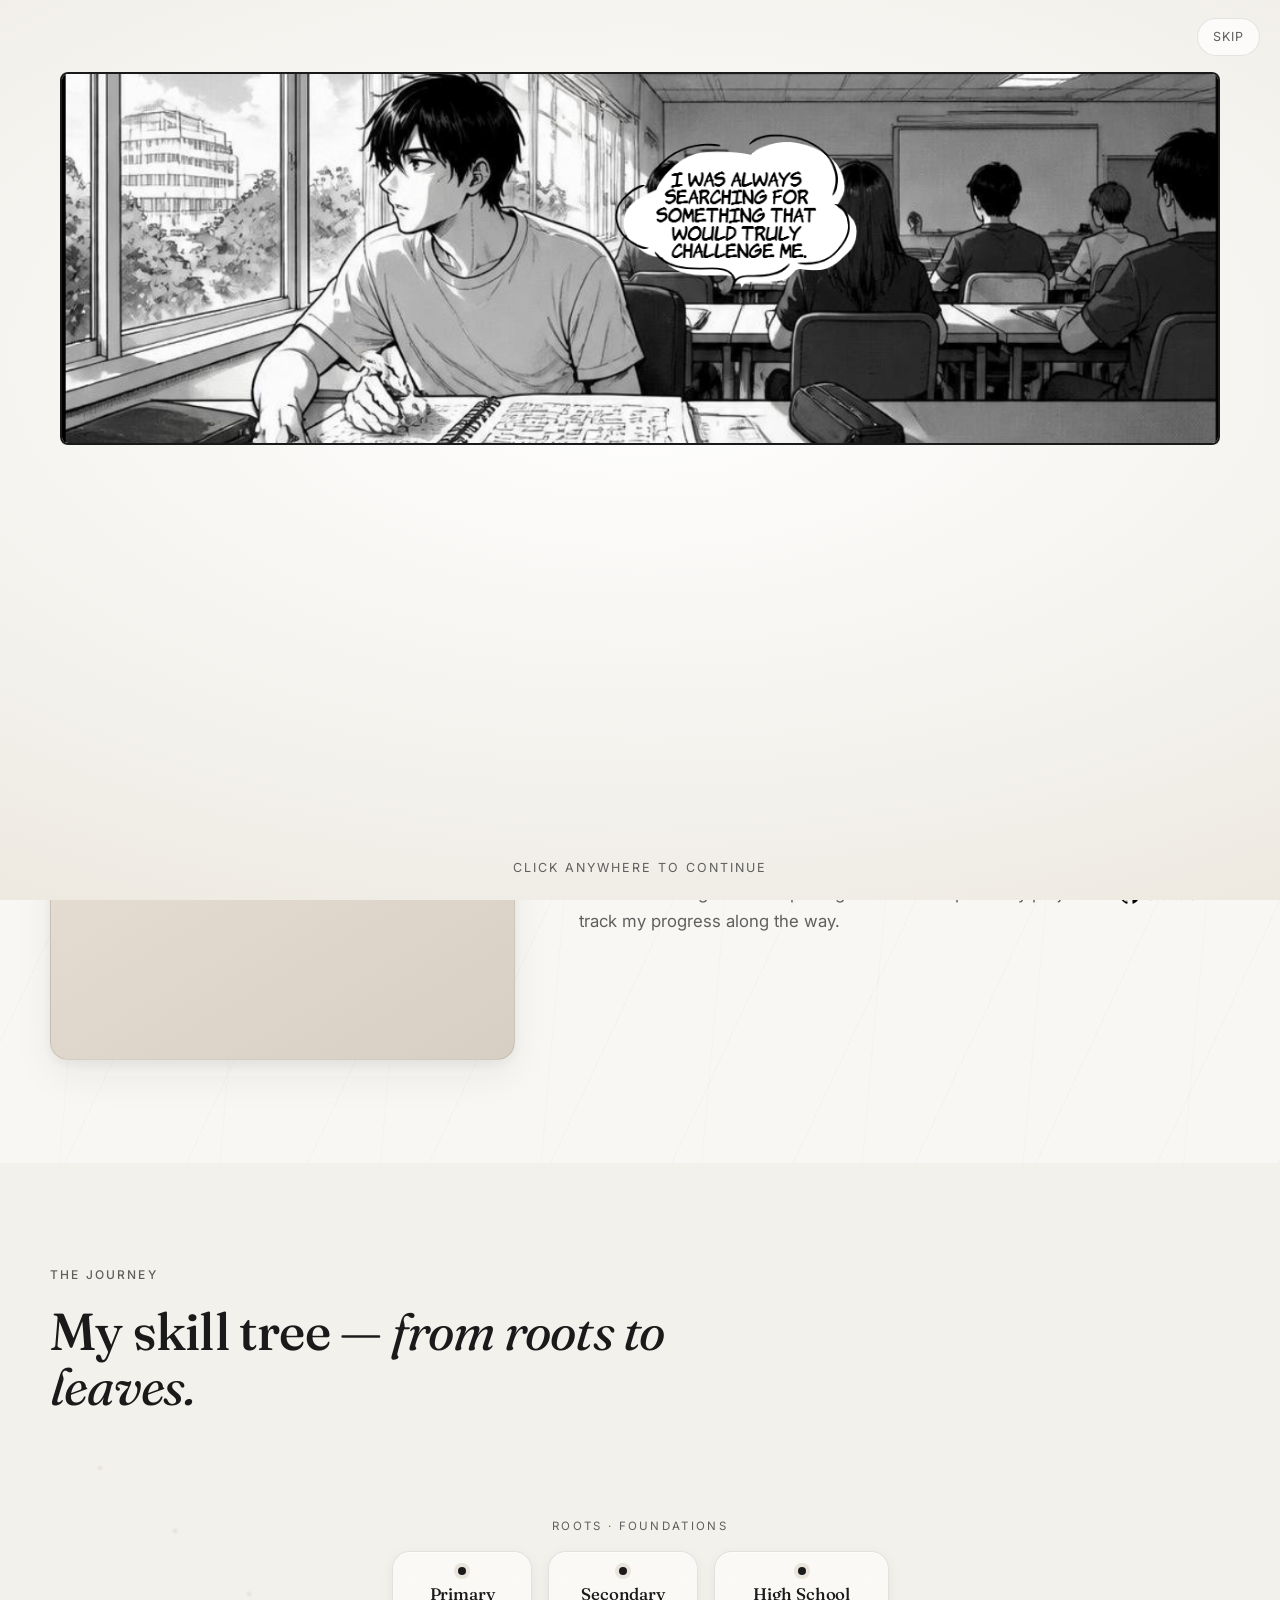
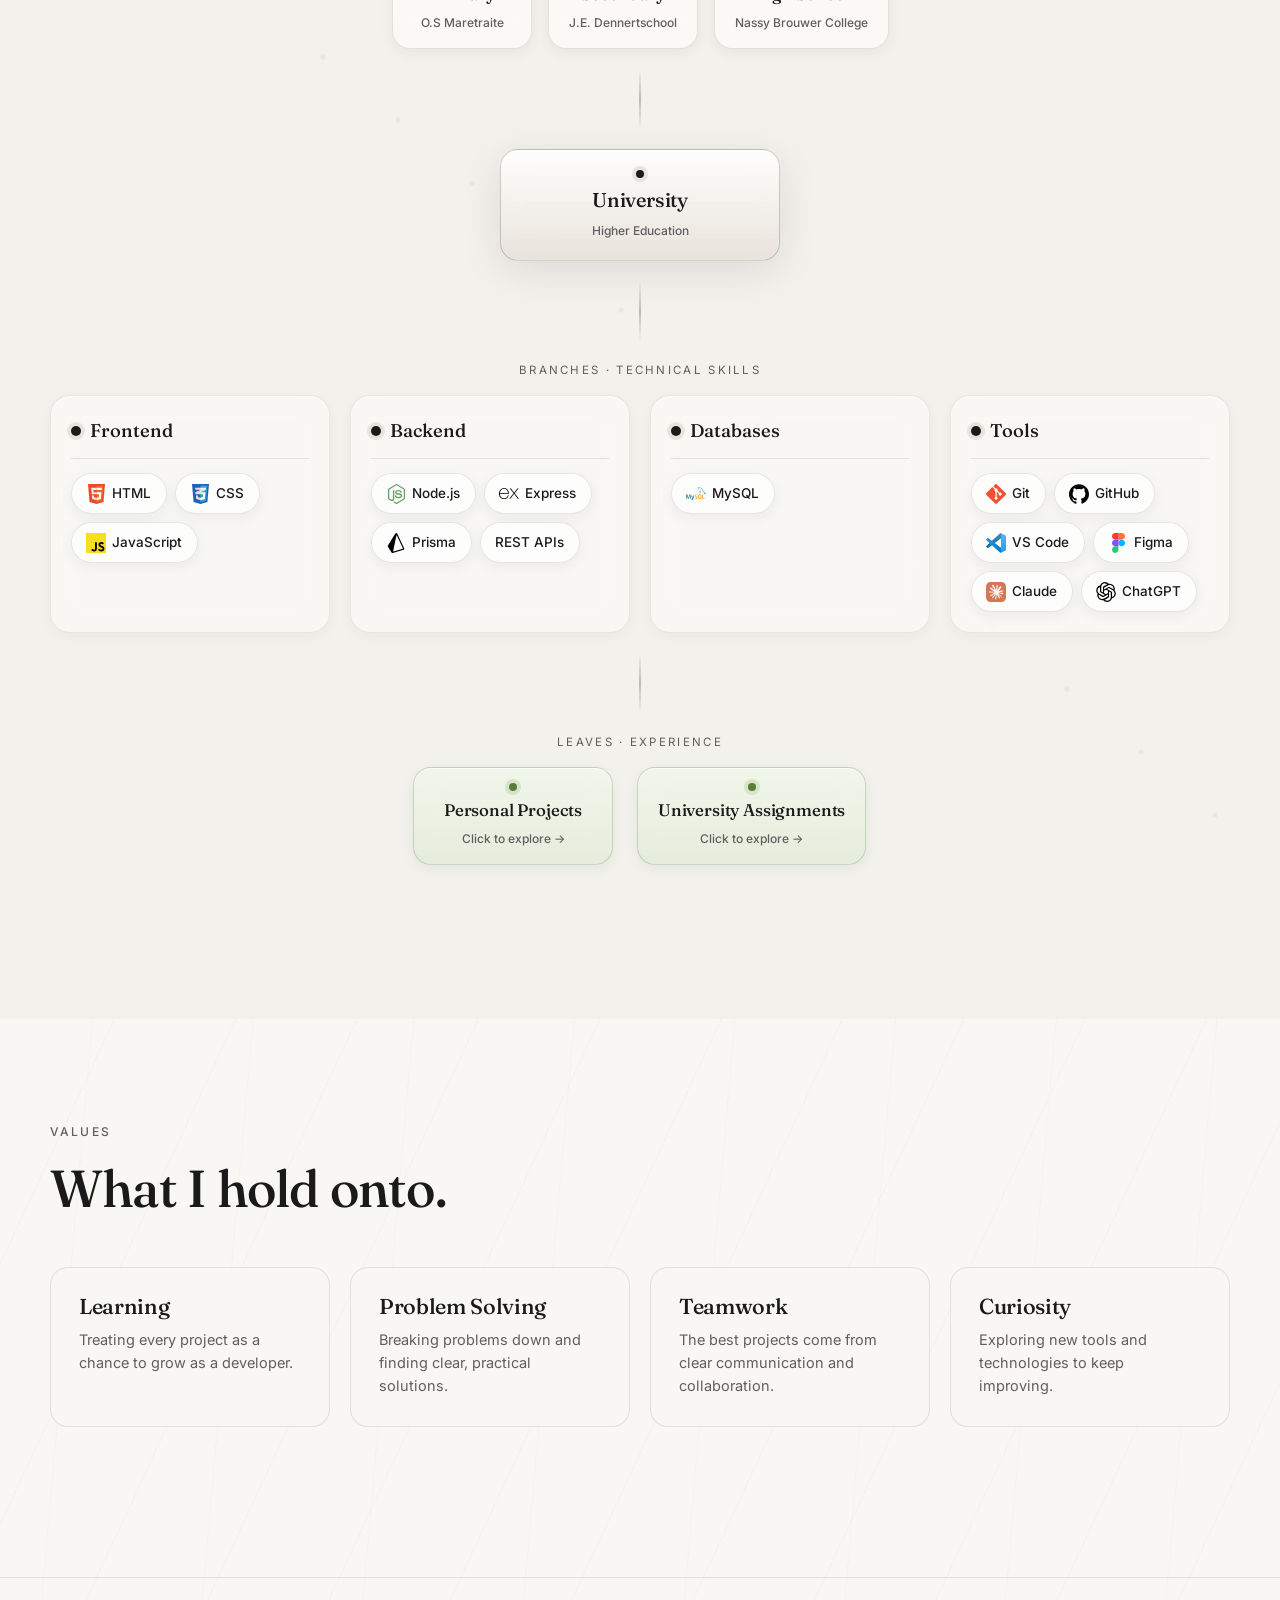
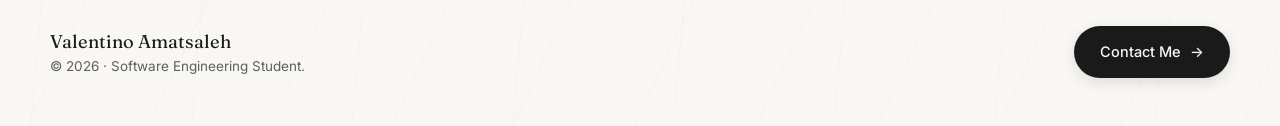
==== about.html @ dd83d7fa "Added html, css, js files and readme and img folder" ====
<!DOCTYPE html>
<html lang="en">
<head>
<meta charset="UTF-8">
<meta name="viewport" content="width=device-width, initial-scale=1.0">
<title>About — Valentino Amatsaleh</title>
<meta name="description" content="About Valentino Amatsaleh — a Software Engineering student passionate about building real-world applications and learning new technologies.">
<link rel="preconnect" href="https://fonts.googleapis.com">
<link rel="preconnect" href="https://fonts.gstatic.com" crossorigin>
<link rel="stylesheet" href="https://fonts.googleapis.com/css2?family=Fraunces:opsz,wght@9..144,400;9..144,500;9..144,600&family=Inter:wght@300;400;500;600;700&display=swap">
<link rel="stylesheet" href="./css/main.css">
<link rel="stylesheet" href="./css/about.css">
</head>
<body>

<header class="nav">
  <div class="nav__inner">
    <a href="./index.html" class="nav__logo-circle" aria-label="Home — Valentino Amatsaleh">
      <img src="./img/navbar-logo.jpeg" alt="Valentino Amatsaleh logo">
    </a>
    <nav class="nav__links">
      <a href="./index.html">Home</a>
      <a href="./about.html" class="active">About</a>
      <a href="./work.html">Work</a>
      <a href="./contact.html">Contact</a>
    </nav>
    <button class="nav__toggle" aria-label="Toggle menu" aria-expanded="false">
      <span></span><span></span><span></span>
    </button>
  </div>
</header>

<!-- Manga-panel intro. Replace img/manga-panel-1.png ... manga-panel-5.png with your real panel images. -->
<div class="manga-hero"
     data-manga-hero
     role="button"
     tabindex="0"
     aria-label="Manga introduction — click or press enter to advance"
     data-p1="./img/manga-panel-1.png"
     data-p2="./img/manga-panel-2.png"
     data-p3="./img/manga-panel-3.png"
     data-p4="./img/manga-panel-4.png"
     data-p5="./img/manga-panel-5.png">
  <button class="manga-hero__skip" data-manga-skip aria-label="Skip introduction">Skip</button>
  <div class="manga-hero__stage">
    <div class="manga-hero__slot manga-hero__slot--top" data-manga-top></div>
    <div class="manga-hero__slot manga-hero__slot--bottom" data-manga-bottom></div>
    <div class="manga-hero__center" data-manga-center></div>
  </div>
  <div class="manga-hero__hint" data-manga-hint></div>
</div>

<main>

  <section class="page-hero">
    <div class="container">
      <p class="eyebrow reveal">About</p>
      <h1 class="page-hero__title reveal">Software Engineering student,<br><em>always learning.</em></h1>
    </div>
  </section>

  <section class="section">
    <div class="container about-grid">
      <figure class="about-grid__photo reveal">
        <!-- Replace with your own profile photo -->
        <img src="./img/profile.jpg" alt="Portrait of Valentino Amatsaleh" loading="lazy" width="1024" height="1024">
      </figure>
      <div class="about-grid__copy reveal">
        <h2>About me.</h2>
        <p>I'm Valentino Amatsaleh, a Software Engineering student who enjoys learning how to build real-world applications and steadily improve my programming skills.</p>
        <p>
          I like solving problems, exploring new technologies and creating projects that give me more hands-on experience as a developer. My experience so far includes working with
          <span class="tech-inline"><img class="tech-icon" src="./img/tech/java-programming-language-icon.svg" alt="" width="18" height="18"><span>Java</span></span>,
          <span class="tech-inline"><img class="tech-icon" src="./img/tech/javascript-programming-language-icon.svg" alt="" width="18" height="18"><span>JavaScript</span></span>,
          <span class="tech-inline"><img class="tech-icon" src="./img/tech/html-icon.svg" alt="" width="18" height="18"><span>HTML</span></span>,
          <span class="tech-inline"><img class="tech-icon" src="./img/tech/css-icon.svg" alt="" width="18" height="18"><span>CSS</span></span>,
          <span class="tech-inline"><img class="tech-icon" src="./img/tech/mysql-icon.svg" alt="" width="18" height="18"><span>MySQL</span></span> and
          <span class="tech-inline"><img class="tech-icon" src="./img/tech/figma-icon.svg" alt="" width="18" height="18"><span>Figma</span></span> across both academic and personal projects.
        </p>
        <p>
          I'm always eager to learn new tools, experiment with modern technologies and take on challenges that help me grow — and I upload my projects to
          <span class="tech-inline"><img class="tech-icon" src="./img/tech/github-icon.svg" alt="" width="18" height="18"><span>GitHub</span></span> to track my progress along the way.
        </p>
      </div>
    </div>
  </section>

  <section class="section section--alt">
    <div class="container">
      <header class="section__head">
        <p class="eyebrow">The Journey</p>
        <h2>My skill tree — <em>from roots to leaves.</em></h2>
      </header>

      <div class="skill-tree" data-skill-tree>
        <div class="skill-tree__particles" aria-hidden="true">
          <span></span><span></span><span></span><span></span>
          <span></span><span></span><span></span><span></span>
          <span></span><span></span><span></span><span></span>
          <span></span><span></span><span></span><span></span>
        </div>

        <div class="tree-layer tree-layer--roots">
          <p class="tree-layer__label">Roots · Foundations</p>
          <div class="tree-layer__row">
            <button class="tree-node tree-node--root" data-node
              data-kind="root" data-title="O.S Maretraite" data-meta="Primary School · 2010 – 2018"
              data-description="Where I first learned how to learn — the foundation that made everything after it possible.">
              <span class="tree-node__dot"></span><span class="tree-node__label">Primary</span><span class="tree-node__sub">O.S Maretraite</span>
            </button>
            <button class="tree-node tree-node--root" data-node
              data-kind="root" data-title="J.E. Dennertschool" data-meta="Secondary School · Oct 2018 – Aug 2021"
              data-description="Middle school years where curiosity started turning into direction.">
              <span class="tree-node__dot"></span><span class="tree-node__label">Secondary</span><span class="tree-node__sub">J.E. Dennertschool</span>
            </button>
            <button class="tree-node tree-node--root" data-node
              data-kind="root" data-title="Nassy Brouwer College" data-meta="High School · Oct 2021 – Jul 2024"
              data-description="Graduated with VWO S-pakket. The years that sharpened my discipline and prepared me for university.">
              <span class="tree-node__dot"></span><span class="tree-node__label">High School</span><span class="tree-node__sub">Nassy Brouwer College</span>
            </button>
          </div>
        </div>

        <div class="tree-connector tree-connector--up-into-trunk" aria-hidden="true"></div>

        <div class="tree-layer tree-layer--trunk">
          <button class="tree-node tree-node--trunk" data-node
            data-kind="trunk" data-title="University of Applied Sciences and Technology Suriname" data-meta="ICT — Software Engineering · Nov 2024 – Present"
            data-description="Where I'm building the core of my craft — programming, databases, system design and modern development practices.">
            <span class="tree-node__dot"></span><span class="tree-node__label">University</span><span class="tree-node__sub">Higher Education</span>
          </button>
        </div>

        <div class="tree-connector tree-connector--down-into-branches" aria-hidden="true"></div>

        <div class="tree-layer tree-layer--branches">
          <p class="tree-layer__label">Branches · Technical Skills</p>
          <div class="tree-branches">
            <div class="tree-branch">
              <div class="tree-branch__title"><span class="tree-branch__dot"></span>Frontend</div>
              <div class="tree-branch__skills">
                <button class="tree-node tree-node--skill" data-node data-kind="skill" data-title="HTML" data-meta="Frontend · Skill" data-description="Semantic markup for accessible, well-structured interfaces.">
                  <img class="tech-icon" src="./img/tech/html-icon.svg" alt="" width="20" height="20"><span class="tree-node__text">HTML</span>
                </button>
                <button class="tree-node tree-node--skill" data-node data-kind="skill" data-title="CSS" data-meta="Frontend · Skill" data-description="Layout, motion, responsive design and design tokens.">
                  <img class="tech-icon" src="./img/tech/css-icon.svg" alt="" width="20" height="20"><span class="tree-node__text">CSS</span>
                </button>
                <button class="tree-node tree-node--skill" data-node data-kind="skill" data-title="JavaScript" data-meta="Frontend · Skill" data-description="The language I reach for daily — ES6+, DOM, async.">
                  <img class="tech-icon" src="./img/tech/javascript-programming-language-icon.svg" alt="" width="20" height="20"><span class="tree-node__text">JavaScript</span>
                </button>
              </div>
            </div>
            <div class="tree-branch">
              <div class="tree-branch__title"><span class="tree-branch__dot"></span>Backend</div>
              <div class="tree-branch__skills">
                <button class="tree-node tree-node--skill" data-node data-kind="skill" data-title="Node.js" data-meta="Backend · Skill" data-description="Server-side JavaScript runtime for APIs and tooling.">
                  <img class="tech-icon" src="./img/tech/node-js-icon.svg" alt="" width="20" height="20"><span class="tree-node__text">Node.js</span>
                </button>
                <button class="tree-node tree-node--skill" data-node data-kind="skill" data-title="Express" data-meta="Backend · Skill" data-description="Minimal HTTP framework I use to build REST APIs.">
                  <img class="tech-icon" src="./img/tech/express-js-icon.svg" alt="" width="20" height="20"><span class="tree-node__text">Express</span>
                </button>
                <button class="tree-node tree-node--skill" data-node data-kind="skill" data-title="Prisma" data-meta="Backend · Skill" data-description="Type-safe ORM for modeling and querying MySQL.">
                  <img class="tech-icon" src="./img/tech/prisma-svgrepo-com.svg" alt="" width="20" height="20"><span class="tree-node__text">Prisma</span>
                </button>
                <button class="tree-node tree-node--skill" data-node data-kind="skill" data-title="REST APIs" data-meta="Backend · Skill" data-description="Designing clean, predictable endpoints for full-stack apps.">
                  <span>REST APIs</span>
                </button>
              </div>
            </div>
            <div class="tree-branch">
              <div class="tree-branch__title"><span class="tree-branch__dot"></span>Databases</div>
              <div class="tree-branch__skills">
                <button class="tree-node tree-node--skill" data-node data-kind="skill" data-title="MySQL" data-meta="Databases · Skill" data-description="Relational modeling, migrations and query design.">
                  <img class="tech-icon" src="./img/tech/mysql-icon.svg" alt="" width="20" height="20"><span class="tree-node__text">MySQL</span>
                </button>
              </div>
            </div>
            <div class="tree-branch">
              <div class="tree-branch__title"><span class="tree-branch__dot"></span>Tools</div>
              <div class="tree-branch__skills">
                <button class="tree-node tree-node--skill" data-node data-kind="skill" data-title="Git" data-meta="Tools · Skill" data-description="Version control for every project I ship.">
                  <img class="tech-icon" src="./img/tech/git-icon.svg" alt="" width="20" height="20"><span class="tree-node__text">Git</span>
                </button>
                <button class="tree-node tree-node--skill" data-node data-kind="skill" data-title="GitHub" data-meta="Tools · Skill" data-description="Where my work lives and my progress is tracked.">
                  <img class="tech-icon" src="./img/tech/github-icon.svg" alt="" width="20" height="20"><span class="tree-node__text">GitHub</span>
                </button>
                <button class="tree-node tree-node--skill" data-node data-kind="skill" data-title="VS Code" data-meta="Tools · Skill" data-description="My daily editor of choice.">
                  <img class="tech-icon" src="./img/tech/visual-studio-code-icon.svg" alt="" width="20" height="20"><span class="tree-node__text">VS Code</span>
                </button>
                <button class="tree-node tree-node--skill" data-node data-kind="skill" data-title="Figma" data-meta="Tools · Skill" data-description="Design, prototyping and UI reference for my apps.">
                  <img class="tech-icon" src="./img/tech/figma-icon.svg" alt="" width="20" height="20"><span class="tree-node__text">Figma</span>
                </button>
                <button class="tree-node tree-node--skill" data-node data-kind="skill" data-title="Claude" data-meta="Tools · Skill" data-description="AI pair-programmer for exploration and reasoning.">
                  <img class="tech-icon" src="./img/tech/claude-ai-icon.svg" alt="" width="20" height="20"><span class="tree-node__text">Claude</span>
                </button>
                <button class="tree-node tree-node--skill" data-node data-kind="skill" data-title="ChatGPT" data-meta="Tools · Skill" data-description="Rubber-duck partner for learning new concepts fast.">
                  <img class="tech-icon" src="./img/tech/openai-icon.svg" alt="" width="20" height="20"><span class="tree-node__text">ChatGPT</span>
                </button>
              </div>
            </div>
          </div>
        </div>

        <div class="tree-connector tree-connector--down-into-leaves" aria-hidden="true"></div>

        <div class="tree-layer tree-layer--leaves">
          <p class="tree-layer__label">Leaves · Experience</p>
          <div class="tree-layer__row tree-layer__row--leaves">
            <button class="tree-node tree-node--leaf" data-node
              data-kind="leaf" data-title="Personal Projects" data-meta="Experience — self-driven work"
              data-description="Projects I've built on my own time to sharpen my skills — from backend inventory systems to this very portfolio.">
              <span class="tree-node__dot"></span><span class="tree-node__label">Personal Projects</span><span class="tree-node__sub">Click to explore →</span>
            </button>
            <button class="tree-node tree-node--leaf" data-node
              data-kind="leaf" data-title="University Assignments" data-meta="Experience — academic work"
              data-description="Full-stack and frontend projects built as part of my Software Engineering studies.">
              <span class="tree-node__dot"></span><span class="tree-node__label">University Assignments</span><span class="tree-node__sub">Click to explore →</span>
            </button>
          </div>
        </div>
      </div>
    </div>
  </section>

  <section class="section">
    <div class="container">
      <header class="section__head">
        <p class="eyebrow">Values</p>
        <h2>What I hold onto.</h2>
      </header>
      <div class="grid grid--4">
        <article class="value reveal"><h3>Learning</h3><p>Treating every project as a chance to grow as a developer.</p></article>
        <article class="value reveal"><h3>Problem Solving</h3><p>Breaking problems down and finding clear, practical solutions.</p></article>
        <article class="value reveal"><h3>Teamwork</h3><p>The best projects come from clear communication and collaboration.</p></article>
        <article class="value reveal"><h3>Curiosity</h3><p>Exploring new tools and technologies to keep improving.</p></article>
      </div>
    </div>
  </section>

</main>

<!-- Skill-tree info card (populated by js/about.js) -->
<div class="tree-card__backdrop is-hidden" data-tree-card-backdrop>
  <div class="tree-card" data-tree-card role="dialog" aria-modal="true">
    <button class="tree-card__close" data-tree-card-close aria-label="Close">&times;</button>
    <p class="tree-card__kind" data-tree-card-kind></p>
    <h3 data-tree-card-title></h3>
    <p class="tree-card__meta" data-tree-card-meta></p>
    <p class="tree-card__desc" data-tree-card-desc></p>
  </div>
</div>

<footer class="footer">
  <div class="container footer__inner">
    <div>
      <p class="footer__name">Valentino Amatsaleh</p>
      <p class="footer__muted">© 2026 · Software Engineering Student.</p>
    </div>
    <a href="./contact.html" class="footer__cta">
      <span>Contact Me</span>
      <span aria-hidden="true" class="footer__cta-arrow">→</span>
    </a>
  </div>
</footer>

<script src="./js/main.js"></script>
<script src="./js/about.js"></script>
</body>
</html>
---- css/main.css ----
/* =========================================================
   main.css — shared tokens, reset, nav, footer, layout,
   buttons, sections, cards, and home-page-specific styles
   ========================================================= */

/* ---------- Tokens ---------- */
:root {
  --bg: #F8F7F4;
  --bg-alt: #F3F1EC;
  --text: #1A1A1A;
  --muted: #5F5F5F;
  --accent: #222222;
  --beige: #D8CFC4;
  --line: rgba(26, 26, 26, 0.10);
  --shadow-sm: 0 1px 2px rgba(26,26,26,.04), 0 2px 8px rgba(26,26,26,.04);
  --shadow-md: 0 4px 12px rgba(26,26,26,.06), 0 16px 40px rgba(26,26,26,.06);
  --radius: 18px;
  --radius-sm: 12px;
  --radius-pill: 999px;
  --container: 1180px;
  --serif: "Fraunces", Georgia, "Times New Roman", serif;
  --sans: "Inter", -apple-system, BlinkMacSystemFont, "Segoe UI", Roboto, sans-serif;
  --ease: cubic-bezier(.2,.7,.2,1);
}

/* ---------- Reset ---------- */
*, *::before, *::after { box-sizing: border-box; }
html { scroll-behavior: smooth; -webkit-text-size-adjust: 100%; }
body {
  margin: 0;
  font-family: var(--sans);
  font-size: 16px;
  line-height: 1.6;
  color: var(--text);
  background: var(--bg);
  -webkit-font-smoothing: antialiased;
  text-rendering: optimizeLegibility;
  background-image:
    repeating-linear-gradient(115deg, rgba(26,26,26,.025) 0 1px, transparent 1px 110px),
    repeating-linear-gradient(95deg, rgba(26,26,26,.018) 0 1px, transparent 1px 160px);
}
img { max-width: 100%; display: block; }
a { color: inherit; text-decoration: none; }
button { font: inherit; cursor: pointer; border: 0; background: none; color: inherit; }
ul, ol { list-style: none; padding: 0; margin: 0; }
h1, h2, h3 { font-family: var(--serif); font-weight: 500; letter-spacing: -0.015em; line-height: 1.05; margin: 0; }
h1 em, h2 em { font-style: italic; font-weight: 400; }
p { margin: 0; }

.container { width: min(var(--container), 100% - 2.5rem); margin-inline: auto; }

/* ---------- Utilities ---------- */
.eyebrow {
  font-family: var(--sans);
  font-size: 12px;
  font-weight: 500;
  letter-spacing: 0.18em;
  text-transform: uppercase;
  color: var(--muted);
  margin-bottom: 1.25rem;
}
.link-arrow { color: var(--text); font-weight: 500; border-bottom: 1px solid var(--text); padding-bottom: 2px; transition: opacity .25s var(--ease); }
.link-arrow:hover { opacity: .6; }

/* ---------- Nav ---------- */
.nav {
  position: sticky; top: 0; z-index: 50;
  background: color-mix(in oklab, var(--bg) 86%, transparent);
  backdrop-filter: saturate(140%) blur(14px);
  -webkit-backdrop-filter: saturate(140%) blur(14px);
  border-bottom: 1px solid transparent;
  transition: border-color .3s var(--ease), background .3s var(--ease);
}
.nav.is-scrolled { border-bottom-color: var(--line); }
.nav__inner {
  width: min(var(--container), 100% - 2.5rem);
  margin-inline: auto;
  display: flex; align-items: center; justify-content: space-between;
  height: 72px;
  gap: 1.5rem;
}
.nav__logo-circle {
  position: relative;
  width: 56px; height: 56px; border-radius: 50%;
  display: grid; place-items: center;
  background: var(--bg);
  border: 1px solid var(--line);
  overflow: hidden;
  box-shadow: 0 6px 20px rgba(26,26,26,.10), 0 1px 2px rgba(26,26,26,.06);
  transition: transform .3s var(--ease), box-shadow .3s var(--ease);
  flex-shrink: 0;
}
.nav__logo-circle img { width: 100%; height: 100%; object-fit: cover; }
.nav__logo-circle:hover { transform: scale(1.05); box-shadow: 0 10px 28px rgba(26,26,26,.16); }
.nav__links { display: flex; gap: 2rem; align-items: center; margin-right: auto; margin-left: 1.5rem; }
.nav__links a {
  position: relative; font-size: 14.5px; font-weight: 500; color: var(--muted);
  padding: 6px 0; transition: color .25s var(--ease), transform .25s var(--ease);
}
.nav__links a:hover { color: var(--text); transform: translateY(-1px); }
.nav__links a.active { color: var(--text); }
.nav__links a.active::after {
  content: ""; position: absolute; left: 0; right: 0; bottom: -2px;
  height: 1px; background: var(--text);
}
.nav__toggle { display: none; width: 40px; height: 40px; position: relative; }
.nav__toggle span {
  position: absolute; left: 9px; right: 9px; height: 1.5px; background: var(--text);
  transition: transform .3s var(--ease), opacity .2s var(--ease), top .3s var(--ease);
}
.nav__toggle span:nth-child(1) { top: 14px; }
.nav__toggle span:nth-child(2) { top: 19px; }
.nav__toggle span:nth-child(3) { top: 24px; }
.nav__toggle[aria-expanded="true"] span:nth-child(1) { top: 19px; transform: rotate(45deg); }
.nav__toggle[aria-expanded="true"] span:nth-child(2) { opacity: 0; }
.nav__toggle[aria-expanded="true"] span:nth-child(3) { top: 19px; transform: rotate(-45deg); }

/* ---------- Scroll Hero (home) ----------
   A tall pinned section that scrubs a video and types out headline
   copy in sync with scroll position. See js/main.js (initScrollHero)
   for the scroll -> video-frame / text-reveal mapping.
   Swap the placeholder video by replacing
   img/hero-scroll-video-placeholder.mp4 with the final export
   (same filename), or update the `src` attribute in index.html.
------------------------------------------------------------------ */
.scroll-hero {
  position: relative;
  height: 400vh;
}
.scroll-hero__pin {
  position: sticky;
  top: 0;
  height: 100vh;
  min-height: 560px;
  overflow: hidden;
  display: flex; align-items: center; justify-content: center;
  background: linear-gradient(180deg, #1a1a1a 0%, #2b2b2b 55%, #1a1a1a 100%);
}
.scroll-hero__video {
  position: absolute; inset: 0;
  width: 100%; height: 100%;
  object-fit: cover;
  opacity: .8;
  pointer-events: none;
}
.scroll-hero__scrim {
  position: absolute; inset: 0;
  background: radial-gradient(60% 50% at 50% 40%, rgba(0,0,0,.12), rgba(0,0,0,.58) 78%);
}
.scroll-hero__content {
  position: relative; z-index: 1; text-align: center; padding: 2rem; width: 100%;
}
.scroll-hero__message {
  font-family: var(--serif);
  font-weight: 500;
  font-size: clamp(2rem, 6.5vw, 5rem);
  line-height: 1.1;
  letter-spacing: -0.02em;
  color: #F8F7F4;
  min-height: 1.3em;
  margin: 0 auto;
  max-width: 20ch;
  opacity: 0;
  transition: opacity .15s linear;
}
.scroll-hero__message.is-visible { opacity: 1; }
.scroll-hero__cursor {
  display: inline-block;
  width: .06em; height: 1em;
  background: #F8F7F4;
  margin-left: .08em;
  vertical-align: -.12em;
  animation: heroBlink .9s steps(2, start) infinite;
}
@keyframes heroBlink { to { visibility: hidden; } }
.scroll-hero__indicator {
  position: absolute; bottom: 2rem; left: 50%; transform: translateX(-50%);
  z-index: 2; display: flex; flex-direction: column; align-items: center; gap: .6rem;
  color: rgba(248,247,244,.85); font-size: 11px; letter-spacing: .22em; text-transform: uppercase;
  transition: opacity .4s var(--ease);
}
.scroll-hero__indicator.is-hidden { opacity: 0; }
.scroll-hero__indicator-line {
  width: 1px; height: 38px;
  background: linear-gradient(to bottom, rgba(248,247,244,.8), rgba(248,247,244,0));
  animation: heroScroll 1.8s ease-in-out infinite;
  transform-origin: top;
}
@keyframes heroScroll { 0% { transform: scaleY(0); } 50% { transform: scaleY(1); } 100% { transform: scaleY(0); transform-origin: bottom; } }

@media (max-width: 768px) {
  .scroll-hero { height: 300vh; }
  .scroll-hero__pin { min-height: 480px; }
}
@media (prefers-reduced-motion: reduce) {
  .scroll-hero { height: auto; }
  .scroll-hero__pin { position: relative; height: 88vh; min-height: 480px; }
  .scroll-hero__message { opacity: 1; transition: none; }
  .scroll-hero__cursor { animation: none; }
}

/* ---------- Buttons ---------- */
.btn {
  display: inline-flex; align-items: center; gap: .55rem;
  padding: .95rem 1.5rem; border-radius: var(--radius-pill);
  font-size: 14.5px; font-weight: 500; letter-spacing: .005em;
  transition: transform .25s var(--ease), background .25s var(--ease), color .25s var(--ease), border-color .25s var(--ease), box-shadow .25s var(--ease);
  border: 1px solid transparent;
}
.btn:hover { transform: translateY(-1px); }
.btn--primary { background: var(--accent); color: var(--bg); box-shadow: var(--shadow-sm); }
.btn--primary:hover { background: #000; box-shadow: var(--shadow-md); }
.btn--ghost { background: var(--bg); color: var(--text); border-color: var(--line); }
.btn--ghost:hover { border-color: var(--text); }
.btn--small { padding: .6rem 1rem; font-size: 13.5px; }
.btn__ext { margin-left: .35rem; display: inline-block; transition: transform .25s var(--ease); }
.btn:hover .btn__ext { transform: translate(2px, -2px); }

/* ---------- Sections ---------- */
.section { padding: clamp(4rem, 8vw, 7rem) 0; }
.section--alt { background: var(--bg-alt); }
.section__head { margin-bottom: clamp(2rem, 4vw, 3.5rem); max-width: 720px; }
.section__head h2 { font-size: clamp(2rem, 4.5vw, 3.25rem); }
.section__head--row {
  max-width: none; display: flex; align-items: flex-end; justify-content: space-between; gap: 1.5rem; flex-wrap: wrap;
}

/* ---------- Grid ---------- */
.grid { display: grid; gap: 1.25rem; }
.grid--2 { grid-template-columns: repeat(2, minmax(0,1fr)); }
.grid--3 { grid-template-columns: repeat(3, minmax(0,1fr)); }
.grid--4 { grid-template-columns: repeat(4, minmax(0,1fr)); }

/* ---------- Cards (role) ---------- */
.card {
  background: var(--bg);
  border: 1px solid var(--line);
  border-radius: var(--radius);
  padding: 2rem 1.75rem;
  transition: transform .35s var(--ease), box-shadow .35s var(--ease), border-color .35s var(--ease);
}
.card:hover { transform: translateY(-3px); box-shadow: var(--shadow-md); border-color: rgba(26,26,26,.18); }
.card__index { font-family: var(--serif); font-style: italic; color: var(--muted); font-size: 14px; }
.card h3 { font-size: 1.5rem; margin: .75rem 0 .6rem; }
.card p { color: var(--muted); font-size: 15px; }

/* ---------- Panel / skills ---------- */
.panel {
  background: var(--bg);
  border: 1px solid var(--line);
  border-radius: var(--radius);
  padding: 2rem;
}
.panel__title { font-family: var(--serif); font-size: 1.5rem; margin-bottom: 1.25rem; }
.badges { display: flex; flex-wrap: wrap; gap: .55rem; }
.badges li {
  display: inline-flex; align-items: center; gap: 6px;
  padding: .55rem .95rem;
  border-radius: var(--radius-pill);
  background: var(--bg-alt);
  border: 1px solid var(--line);
  font-size: 13.5px; font-weight: 500; color: var(--text);
  transition: transform .2s var(--ease), background .2s var(--ease);
}
.badges li:hover { transform: translateY(-2px); background: var(--beige); }
.badges--soft li { background: var(--bg); }
.tech-icon { width: 20px; height: 20px; object-fit: contain; flex-shrink: 0; display: inline-block; }

/* ---------- Project card (home) ---------- */
.project { display: block; border-radius: var(--radius); transition: transform .35s var(--ease); }
.project:hover { transform: translateY(-4px); }
.project__thumb {
  aspect-ratio: 4 / 3; border-radius: var(--radius);
  background: var(--bg-alt);
  margin-bottom: 1rem; position: relative; overflow: hidden;
  border: 1px solid var(--line);
  transition: box-shadow .35s var(--ease);
}
.project:hover .project__thumb { box-shadow: var(--shadow-md); }
.project__thumb::after {
  content: ""; position: absolute; inset: 0;
  background: radial-gradient(80% 80% at 30% 25%, rgba(255,255,255,.6), transparent 60%);
}
.project__thumb--1 { background: linear-gradient(135deg,#e9e1d5,#cdbfae); }
.project__thumb--2 { background: linear-gradient(135deg,#dfe2db,#aab4a0); }
.project__thumb--3 { background: linear-gradient(135deg,#e6dadf,#b59faa); }
.project h3 { font-family: var(--serif); font-size: 1.4rem; margin-bottom: .35rem; }
.project p { color: var(--muted); font-size: 14.5px; margin-bottom: .6rem; }
.project__tags { font-size: 12.5px; letter-spacing: .04em; color: var(--muted); display: flex; flex-wrap: wrap; gap: 4px 6px; align-items: center; }
.project__tags span { display: inline-flex; align-items: center; gap: 4px; }

/* ---------- Page hero (interior) ---------- */
.page-hero { padding: clamp(5rem, 10vw, 8rem) 0 clamp(2rem, 4vw, 3rem); }
.page-hero__title { font-size: clamp(2.5rem, 7vw, 5.5rem); margin-bottom: 1.25rem; }
.page-hero__lede { color: var(--muted); max-width: 56ch; font-size: 1.05rem; margin-top: 1.25rem; }

/* ---------- Footer ---------- */
.footer { padding: 3rem 0; border-top: 1px solid var(--line); margin-top: 3rem; }
.footer__inner { display: flex; justify-content: space-between; align-items: center; gap: 1.5rem; flex-wrap: wrap; }
.footer__name { font-family: var(--serif); font-size: 1.15rem; }
.footer__muted { color: var(--muted); font-size: 13.5px; }
.footer__cta {
  display: inline-flex; align-items: center; gap: .6rem;
  padding: .9rem 1.6rem;
  border-radius: var(--radius-pill);
  background: var(--text); color: var(--bg);
  font-weight: 500; font-size: 14.5px;
  transition: transform .3s var(--ease), box-shadow .3s var(--ease);
  box-shadow: 0 4px 14px rgba(26,26,26,.12);
}
.footer__cta:hover { transform: translateY(-2px) scale(1.02); box-shadow: 0 10px 28px rgba(26,26,26,.22); }
.footer__cta-arrow { transition: transform .3s var(--ease); }
.footer__cta:hover .footer__cta-arrow { transform: translateX(4px); }

/* ---------- Reveal animation ---------- */
.reveal { opacity: 0; transform: translateY(18px); transition: opacity .8s var(--ease), transform .8s var(--ease); }
.reveal.is-visible { opacity: 1; transform: none; }
.is-hidden { display: none; }
.panel--narrow { max-width: 760px; }
.panel__lede { margin-bottom: 1rem; }

@media (prefers-reduced-motion: reduce) {
  .reveal { opacity: 1; transform: none; transition: none; }
  html { scroll-behavior: auto; }
}

/* ---------- Responsive ---------- */
@media (max-width: 992px) {
  .grid--4 { grid-template-columns: repeat(2, minmax(0,1fr)); }
  .grid--3 { grid-template-columns: repeat(2, minmax(0,1fr)); }
}
@media (max-width: 768px) {
  .nav__toggle { display: block; }
  .nav__links {
    position: absolute; top: 72px; left: 0; right: 0;
    flex-direction: column; gap: 0;
    background: var(--bg); border-bottom: 1px solid var(--line);
    padding: .5rem 1.25rem 1.25rem;
    transform: translateY(-8px); opacity: 0; pointer-events: none;
    transition: transform .25s var(--ease), opacity .25s var(--ease);
  }
  .nav__links.is-open { transform: none; opacity: 1; pointer-events: auto; }
  .nav__links a { padding: .9rem 0; width: 100%; border-bottom: 1px solid var(--line); }
  .nav__links a.active::after { display: none; }
  .section__head--row { align-items: flex-start; }
}
@media (max-width: 576px) {
  .grid--4, .grid--3, .grid--2 { grid-template-columns: 1fr; }
  .footer__inner { flex-direction: column; align-items: flex-start; }
}
---- css/about.css ----
/* =========================================================
   about.css — about grid, values, manga hero, skill tree
   ========================================================= */

.about-grid {
  display: grid;
  grid-template-columns: 5fr 7fr;
  gap: clamp(2rem, 5vw, 4rem);
  align-items: start;
}
.about-grid__photo {
  margin: 0;
  aspect-ratio: 1 / 1;
  border-radius: var(--radius);
  overflow: hidden;
  background: linear-gradient(150deg, #ece5d8, #d8cfc4);
  border: 1px solid var(--line);
  box-shadow: var(--shadow-md);
  position: sticky; top: 96px;
  transition: box-shadow .6s var(--ease);
}
.about-grid__photo img { width: 100%; height: 100%; object-fit: cover; object-position: center 18%; display: block; }
.about-grid__photo:hover { box-shadow: 0 10px 24px rgba(26,26,26,.10), 0 30px 70px rgba(26,26,26,.10); }
.about-grid__copy h2 { font-size: clamp(1.75rem, 3vw, 2.5rem); margin-bottom: 1.25rem; }
.about-grid__copy p { color: var(--muted); margin-bottom: 1.1rem; font-size: 1.05rem; max-width: 60ch; }
.about-grid__copy p span.tech-inline { display: inline-flex; align-items: center; gap: 4px; vertical-align: middle; }

.value {
  padding: 1.75rem;
  border: 1px solid var(--line);
  border-radius: var(--radius);
  background: var(--bg);
  transition: transform .3s var(--ease), box-shadow .3s var(--ease);
}
.value:hover { transform: translateY(-3px); box-shadow: var(--shadow-md); }
.value h3 { font-family: var(--serif); font-size: 1.35rem; margin-bottom: .6rem; }
.value p { color: var(--muted); font-size: 14.5px; }

@media (max-width: 768px) {
  .about-grid { grid-template-columns: 1fr; }
  .about-grid__photo { position: static; aspect-ratio: 1 / 1; max-width: 420px; margin: 0 auto; }
}

/* ================= Manga Hero ================= */
.manga-hero {
  position: fixed; inset: 0; z-index: 100;
  background: radial-gradient(120% 90% at 50% 40%, #ffffff 0%, #f3f1ec 55%, #e8e2d6 100%);
  display: flex; flex-direction: column;
  cursor: pointer;
  animation: mhFadeIn .5s var(--ease) both;
  overflow: hidden;
}
.manga-hero.is-done { animation: mhFadeOut .6s var(--ease) both; pointer-events: none; }
@keyframes mhFadeIn { from { opacity: 0; } to { opacity: 1; } }
@keyframes mhFadeOut { from { opacity: 1; } to { opacity: 0; visibility: hidden; } }

.manga-hero__skip {
  position: absolute; top: 18px; right: 20px; z-index: 3;
  padding: .5rem .9rem; border-radius: var(--radius-pill);
  border: 1px solid var(--line); background: rgba(255,255,255,.7);
  backdrop-filter: blur(8px);
  font-size: 12.5px; letter-spacing: .1em; text-transform: uppercase;
  color: var(--muted);
  transition: color .25s var(--ease), border-color .25s var(--ease);
}
.manga-hero__skip:hover { color: var(--text); border-color: var(--text); }

.manga-hero__stage {
  flex: 1; position: relative; display: grid;
  grid-template-rows: 1fr 1fr;
  padding: clamp(48px, 8vh, 90px) clamp(16px, 5vw, 60px) clamp(60px, 8vh, 90px);
  gap: clamp(8px, 1.2vh, 16px);
}
.manga-hero__slot { position: relative; border-radius: 6px; overflow: hidden; }
.manga-hero__panel {
  position: absolute; inset: 0;
  width: 100%; height: 100%;
  object-fit: cover;
  border-radius: 8px;
  box-shadow: 0 8px 30px rgba(0,0,0,.18), 0 2px 6px rgba(0,0,0,.08);
  border: 2px solid #1a1a1a;
  filter: contrast(1.02);
}
.manga-hero__panel--from-left { animation: mhSlideInLeft .8s cubic-bezier(.2,.7,.2,1) both; }
.manga-hero__panel--from-right { animation: mhSlideInRight .8s cubic-bezier(.2,.7,.2,1) both; }
.manga-hero__panel--center {
  position: static; width: min(70vw, 900px); height: auto; max-height: 78vh;
  object-fit: contain; border-radius: 12px;
  box-shadow: 0 30px 80px rgba(0,0,0,.28), 0 0 60px rgba(255,255,255,.5);
  animation: mhCenterIn 1s cubic-bezier(.2,.7,.2,1) both;
}
.manga-hero__panel.is-leaving-left { animation: mhSlideOutLeft .6s cubic-bezier(.5,0,.75,0) both; }
.manga-hero__panel.is-leaving-right { animation: mhSlideOutRight .6s cubic-bezier(.5,0,.75,0) both; }
@keyframes mhSlideInLeft { 0% { transform: translateX(-8%); opacity: 0; filter: blur(6px); } 100% { transform: translateX(0); opacity: 1; filter: blur(0); } }
@keyframes mhSlideInRight { 0% { transform: translateX(8%); opacity: 0; filter: blur(6px); } 100% { transform: translateX(0); opacity: 1; filter: blur(0); } }
@keyframes mhSlideOutLeft { 0% { transform: translateX(0); opacity: 1; } 100% { transform: translateX(-14%); opacity: 0; filter: blur(4px); } }
@keyframes mhSlideOutRight { 0% { transform: translateX(0); opacity: 1; } 100% { transform: translateX(14%); opacity: 0; filter: blur(4px); } }
@keyframes mhCenterIn { 0% { transform: scale(.85); opacity: 0; filter: blur(8px); } 60% { opacity: 1; } 100% { transform: scale(1); opacity: 1; filter: blur(0); } }
.manga-hero__center {
  position: absolute; inset: 0; display: grid; place-items: center;
  padding: clamp(20px, 4vh, 40px);
  background: radial-gradient(60% 60% at 50% 50%, rgba(255,255,255,.75), rgba(243,241,236,.0) 70%);
  animation: mhFadeIn .5s var(--ease) both;
}
.manga-hero__hint {
  position: absolute; left: 0; right: 0; bottom: 22px;
  text-align: center; font-size: 12.5px; letter-spacing: .16em;
  text-transform: uppercase; color: var(--muted);
  animation: mhHintPulse 2.2s ease-in-out infinite;
}
.manga-hero__hint--scroll { display: inline-flex; align-items: center; gap: .6rem; color: var(--text); font-weight: 500; }
.manga-hero__arrow { display: inline-block; animation: mhBounce 1.4s ease-in-out infinite; }
@keyframes mhHintPulse { 0%,100% { opacity: .55; } 50% { opacity: 1; } }
@keyframes mhBounce { 0%,100% { transform: translateY(0); } 50% { transform: translateY(6px); } }

@media (max-width: 640px) {
  .manga-hero__stage { padding: 60px 12px 70px; }
  .manga-hero__panel--center { width: 92vw; }
}

/* ================= Skill Tree ================= */
.skill-tree { position: relative; padding: clamp(1rem, 3vw, 2rem) 0; isolation: isolate; }
.skill-tree__particles { position: absolute; inset: 0; pointer-events: none; overflow: hidden; z-index: 0; }
.skill-tree__particles span {
  position: absolute; width: 6px; height: 6px; border-radius: 50%;
  background: radial-gradient(circle, rgba(216,207,196,.9), rgba(216,207,196,0));
  animation: stFloat 9s ease-in-out infinite;
  opacity: .5;
}
.skill-tree__particles span:nth-child(1) { top: 0%; left: 4%; animation-delay: -0.7s; }
.skill-tree__particles span:nth-child(2) { top: 6%; left: 10.3%; animation-delay: -1.4s; }
.skill-tree__particles span:nth-child(3) { top: 12%; left: 16.6%; animation-delay: -2.1s; }
.skill-tree__particles span:nth-child(4) { top: 18%; left: 22.9%; animation-delay: -2.8s; }
.skill-tree__particles span:nth-child(5) { top: 24%; left: 29.2%; animation-delay: -3.5s; }
.skill-tree__particles span:nth-child(6) { top: 30%; left: 35.5%; animation-delay: -4.2s; }
.skill-tree__particles span:nth-child(7) { top: 36%; left: 41.8%; animation-delay: -4.9s; }
.skill-tree__particles span:nth-child(8) { top: 42%; left: 48.1%; animation-delay: -5.6s; }
.skill-tree__particles span:nth-child(9) { top: 48%; left: 54.4%; animation-delay: -6.3s; }
.skill-tree__particles span:nth-child(10) { top: 54%; left: 60.7%; animation-delay: -7.0s; }
.skill-tree__particles span:nth-child(11) { top: 60%; left: 67.0%; animation-delay: -7.7s; }
.skill-tree__particles span:nth-child(12) { top: 66%; left: 73.3%; animation-delay: -8.4s; }
.skill-tree__particles span:nth-child(13) { top: 72%; left: 79.6%; animation-delay: -9.1s; }
.skill-tree__particles span:nth-child(14) { top: 78%; left: 85.9%; animation-delay: -9.8s; }
.skill-tree__particles span:nth-child(15) { top: 84%; left: 92.2%; animation-delay: -10.5s; }
.skill-tree__particles span:nth-child(16) { top: 90%; left: 98.5%; animation-delay: -11.2s; }
@keyframes stFloat { 0%,100% { transform: translate(0,0) scale(1); opacity: .35; } 50% { transform: translate(20px,-30px) scale(1.3); opacity: .75; } }

.tree-layer { position: relative; display: flex; flex-direction: column; align-items: center; gap: 1rem; padding: 1.25rem 0; z-index: 1; }
.tree-layer__label { font-size: 11.5px; letter-spacing: .2em; text-transform: uppercase; color: var(--muted); }
.tree-layer__row { display: flex; flex-wrap: wrap; justify-content: center; gap: 1rem; width: 100%; }
.tree-layer__row--leaves { gap: 1.5rem; }

.tree-node {
  position: relative;
  display: inline-flex; flex-direction: column; align-items: center;
  gap: .35rem; padding: .95rem 1.25rem; border-radius: 18px;
  background: rgba(255,255,255,.55);
  border: 1px solid rgba(26,26,26,.10);
  backdrop-filter: blur(14px) saturate(140%);
  -webkit-backdrop-filter: blur(14px) saturate(140%);
  box-shadow: 0 4px 14px rgba(26,26,26,.06), inset 0 1px 0 rgba(255,255,255,.7);
  font-family: var(--sans); font-size: 14px; font-weight: 500; color: var(--text);
  cursor: pointer; min-width: 140px;
  opacity: 0; transform: translateY(14px) scale(.96);
  transition: transform .3s var(--ease), box-shadow .3s var(--ease), border-color .3s var(--ease), background .3s var(--ease);
}
.skill-tree.is-visible .tree-node { animation: stNodeIn .7s cubic-bezier(.2,.7,.2,1) both; }
.tree-layer__row .tree-node:nth-child(1) { animation-delay: 0s; }
.tree-layer__row .tree-node:nth-child(2) { animation-delay: .15s; }
.tree-layer__row .tree-node:nth-child(3) { animation-delay: .3s; }
.tree-branch__skills .tree-node:nth-child(1) { animation-delay: .2s; }
.tree-branch__skills .tree-node:nth-child(2) { animation-delay: .25s; }
.tree-branch__skills .tree-node:nth-child(3) { animation-delay: .3s; }
.tree-branch__skills .tree-node:nth-child(4) { animation-delay: .35s; }
.tree-branch__skills .tree-node:nth-child(5) { animation-delay: .4s; }
.tree-branch__skills .tree-node:nth-child(6) { animation-delay: .45s; }
.tree-layer__row--leaves .tree-node:nth-child(1) { animation-delay: 0s; }
.tree-layer__row--leaves .tree-node:nth-child(2) { animation-delay: .2s; }
@keyframes stNodeIn { 0% { opacity: 0; transform: translateY(14px) scale(.96); filter: blur(4px); } 100% { opacity: 1; transform: translateY(0) scale(1); filter: blur(0); } }
.tree-node:hover { transform: translateY(-3px) scale(1.03); border-color: rgba(26,26,26,.28); box-shadow: 0 10px 30px rgba(26,26,26,.12), 0 0 0 4px rgba(216,207,196,.35); background: rgba(255,255,255,.75); }
.tree-node__dot { width: 8px; height: 8px; border-radius: 50%; background: var(--text); box-shadow: 0 0 0 4px rgba(216,207,196,.5); animation: stPulse 2.4s ease-in-out infinite; }
@keyframes stPulse { 0%,100% { box-shadow: 0 0 0 4px rgba(216,207,196,.35); } 50% { box-shadow: 0 0 0 8px rgba(216,207,196,.15); } }
.tree-node__label { font-family: var(--serif); font-size: 1.05rem; letter-spacing: -.01em; }
.tree-node__sub { font-size: 12px; color: var(--muted); text-align: center; }

.tree-node--trunk {
  min-width: 280px; padding: 1.25rem 1.75rem;
  background: linear-gradient(180deg, rgba(255,255,255,.9), rgba(216,207,196,.4));
  border-color: rgba(26,26,26,.2);
  box-shadow: 0 10px 40px rgba(26,26,26,.10), inset 0 1px 0 rgba(255,255,255,.9);
}
.tree-node--trunk .tree-node__label { font-size: 1.25rem; }

.tree-node--leaf {
  background: linear-gradient(180deg, rgba(240,247,235,.8), rgba(216,232,206,.5));
  border-color: rgba(90,120,70,.25);
  min-width: 200px;
}
.tree-node--leaf:hover { box-shadow: 0 10px 30px rgba(90,120,70,.18), 0 0 0 4px rgba(180,210,160,.35); }
.tree-node--leaf .tree-node__dot { background: #5a7d3f; box-shadow: 0 0 0 4px rgba(180,210,160,.45); }

.tree-branches { display: grid; grid-template-columns: repeat(4, minmax(0,1fr)); gap: 1.25rem; width: 100%; }
.tree-branch {
  padding: 1.25rem; border-radius: 20px;
  background: rgba(255,255,255,.45);
  border: 1px solid rgba(26,26,26,.08);
  backdrop-filter: blur(14px);
  -webkit-backdrop-filter: blur(14px);
  box-shadow: 0 4px 14px rgba(26,26,26,.04), inset 0 1px 0 rgba(255,255,255,.6);
  opacity: 0; transform: translateY(14px);
}
.skill-tree.is-visible .tree-branch { animation: stBranchIn .7s var(--ease) both; }
.tree-branches .tree-branch:nth-child(1) { animation-delay: 0s; }
.tree-branches .tree-branch:nth-child(2) { animation-delay: .12s; }
.tree-branches .tree-branch:nth-child(3) { animation-delay: .24s; }
.tree-branches .tree-branch:nth-child(4) { animation-delay: .36s; }
@keyframes stBranchIn { 0% { opacity: 0; transform: translateY(14px); } 100% { opacity: 1; transform: translateY(0); } }
.tree-branch__title { display: flex; align-items: center; gap: .55rem; font-family: var(--serif); font-size: 1.15rem; font-weight: 500; margin-bottom: .85rem; padding-bottom: .75rem; border-bottom: 1px solid var(--line); }
.tree-branch__dot { width: 10px; height: 10px; border-radius: 50%; background: var(--text); box-shadow: 0 0 0 4px rgba(216,207,196,.5); }
.tree-branch__skills { display: flex; flex-wrap: wrap; gap: .5rem; }
.tree-node--skill { min-width: auto; padding: .55rem .9rem; font-size: 13.5px; border-radius: var(--radius-pill); background: rgba(255,255,255,.6); gap: 0; flex-direction: row; }
.tree-node__text { margin-left: 6px; }
.tree-node--skill:hover { background: var(--beige); }

.tree-connector {
  width: 2px; background: linear-gradient(180deg, transparent, rgba(26,26,26,.25), transparent);
  margin: 0 auto; transform-origin: top center; transform: scaleY(0); opacity: 0;
}
.tree-connector--up-into-trunk { height: 60px; }
.tree-connector--down-into-branches { height: 60px; }
.tree-connector--down-into-leaves { height: 60px; }
.skill-tree.is-visible .tree-connector { animation: stGrow 1s cubic-bezier(.2,.7,.2,1) both; }
.skill-tree.is-visible .tree-connector--up-into-trunk { animation-delay: .5s; }
.skill-tree.is-visible .tree-connector--down-into-branches { animation-delay: 1.1s; }
.skill-tree.is-visible .tree-connector--down-into-leaves { animation-delay: 1.9s; }
@keyframes stGrow { 0% { transform: scaleY(0); opacity: 0; } 100% { transform: scaleY(1); opacity: 1; } }

.tree-card__backdrop.is-hidden { display: none; }
.tree-card__backdrop {
  position: fixed; inset: 0; z-index: 200;
  background: rgba(26,26,26,.35);
  backdrop-filter: blur(6px);
  -webkit-backdrop-filter: blur(6px);
  display: grid; place-items: center; padding: 1.5rem;
  animation: mhFadeIn .3s var(--ease) both;
}
.tree-card {
  position: relative; max-width: 480px; width: 100%;
  padding: 2rem 2rem 1.75rem; border-radius: 22px;
  background: rgba(255,255,255,.85);
  backdrop-filter: blur(20px) saturate(160%);
  -webkit-backdrop-filter: blur(20px) saturate(160%);
  border: 1px solid rgba(255,255,255,.7);
  box-shadow: 0 30px 80px rgba(26,26,26,.25), inset 0 1px 0 rgba(255,255,255,.9);
  animation: stCardIn .4s cubic-bezier(.2,.7,.2,1) both;
}
@keyframes stCardIn { 0% { opacity: 0; transform: translateY(14px) scale(.96); } 100% { opacity: 1; transform: translateY(0) scale(1); } }
.tree-card__close { position: absolute; top: 12px; right: 14px; width: 32px; height: 32px; border-radius: 50%; font-size: 22px; line-height: 1; color: var(--muted); transition: color .2s var(--ease), background .2s var(--ease); }
.tree-card__close:hover { color: var(--text); background: var(--bg-alt); }
.tree-card__kind { font-size: 11px; letter-spacing: .2em; text-transform: uppercase; color: var(--muted); margin-bottom: .5rem; }
.tree-card h3 { font-family: var(--serif); font-size: 1.5rem; margin-bottom: .5rem; }
.tree-card__meta { color: var(--muted); font-size: 13.5px; margin-bottom: .9rem; }
.tree-card__desc { color: var(--text); font-size: 15px; margin-bottom: 1.25rem; line-height: 1.55; }

@media (max-width: 900px) { .tree-branches { grid-template-columns: repeat(2, minmax(0,1fr)); } }
@media (max-width: 560px) {
  .tree-branches { grid-template-columns: 1fr; }
  .tree-node--trunk { min-width: auto; width: 100%; }
  .tree-layer__row { flex-direction: column; align-items: stretch; }
  .tree-node { width: 100%; }
}

@media (prefers-reduced-motion: reduce) {
  .manga-hero__panel, .manga-hero__panel--center,
  .tree-node, .tree-branch, .tree-connector,
  .skill-tree__particles span, .tree-node__dot {
    animation: none !important; transition: none !important;
    opacity: 1 !important; transform: none !important;
  }
}
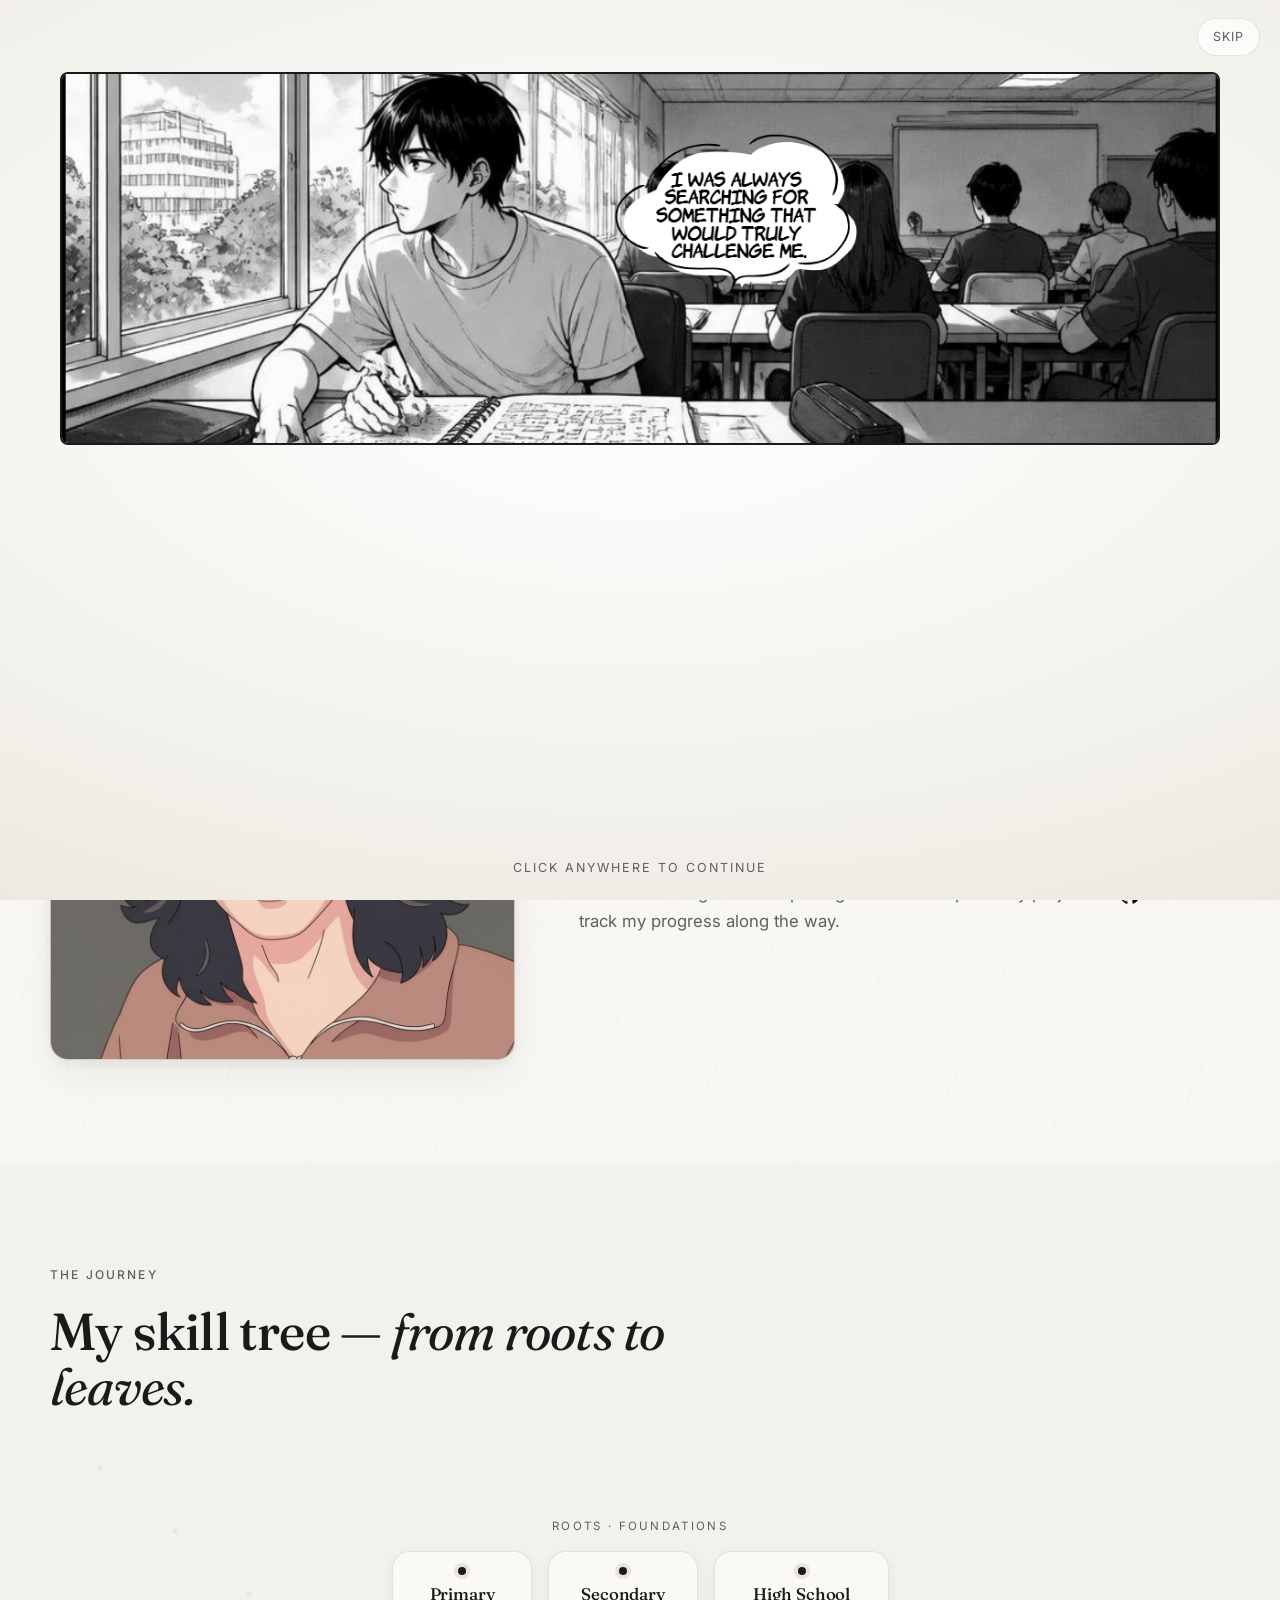
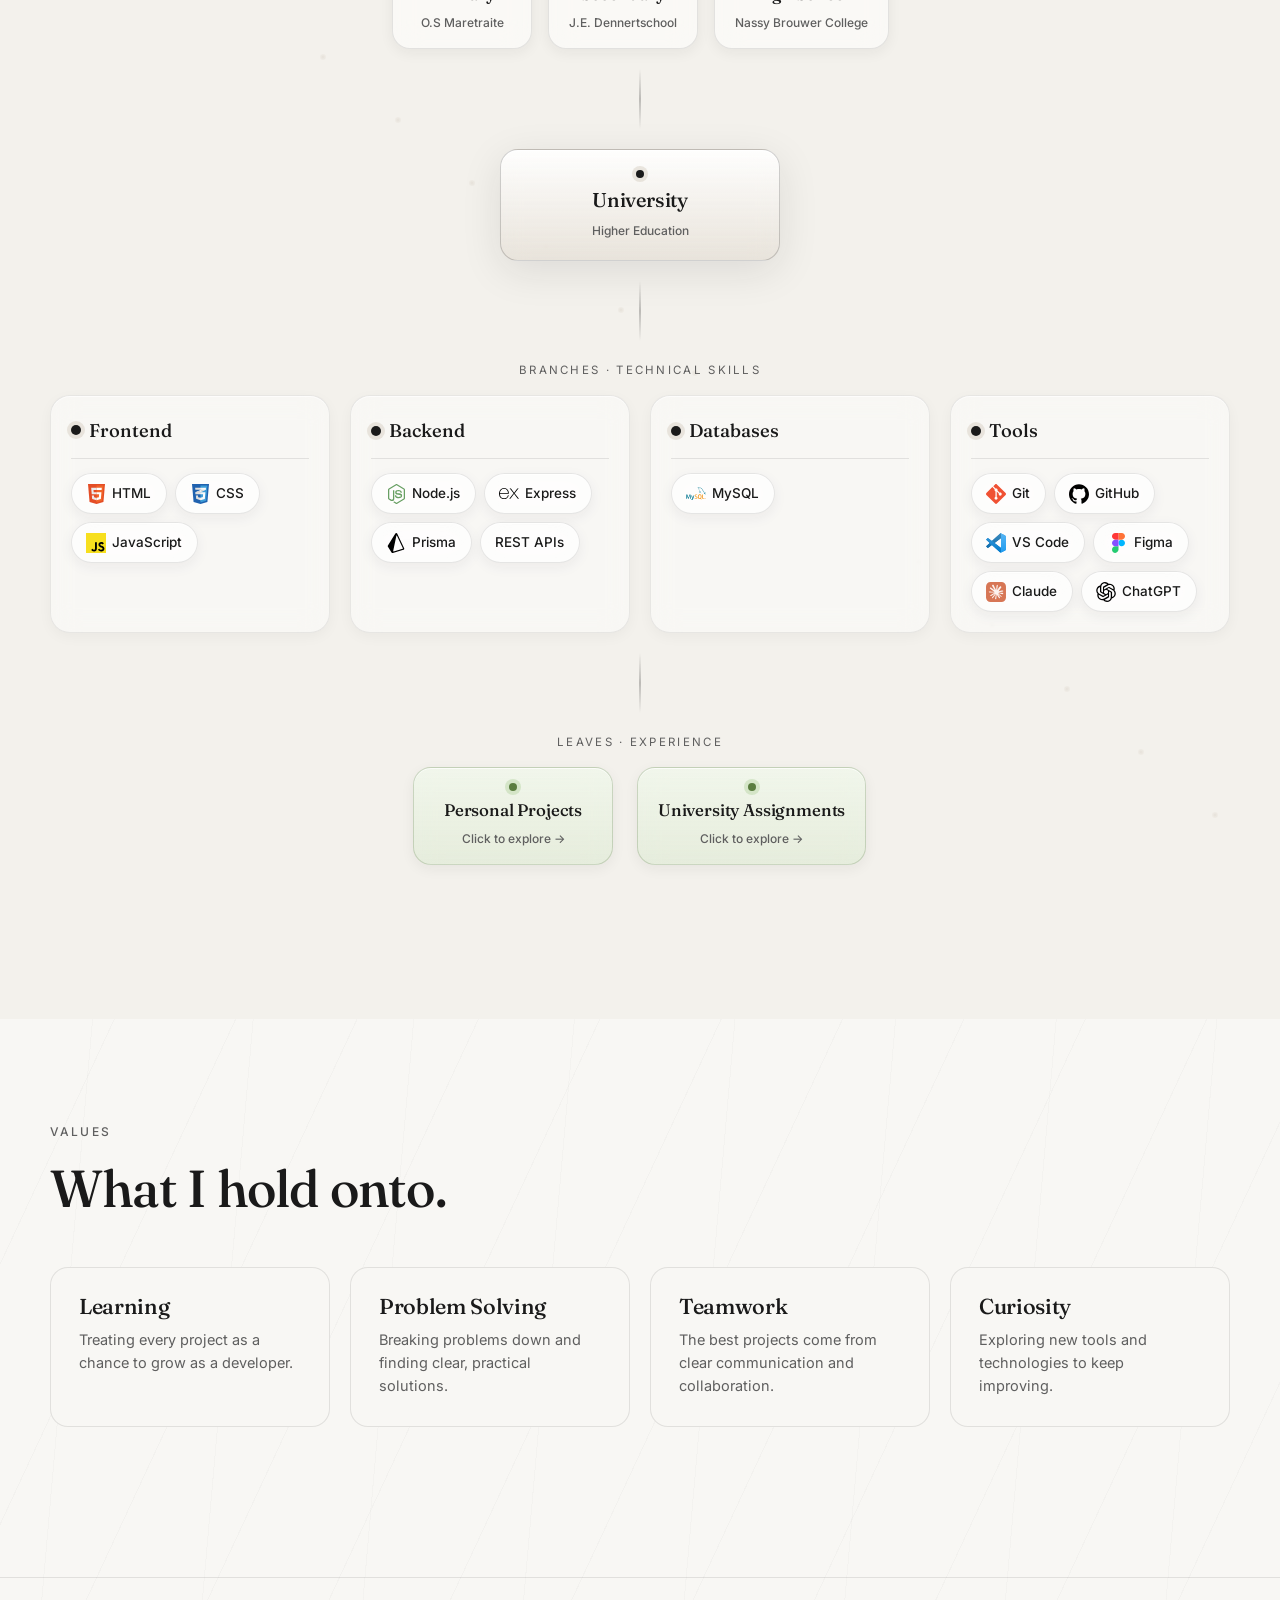
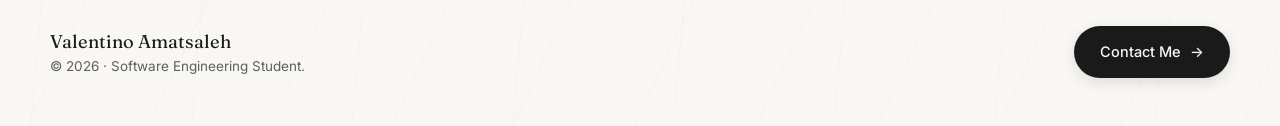
==== commit 669576d9: "Added hover easter egg to the cards in the value section of the about page" ====
--- a/about.html
+++ b/about.html
@@ -63,7 +63,7 @@
     <div class="container about-grid">
       <figure class="about-grid__photo reveal">
         <!-- Replace with your own profile photo -->
-        <img src="./img/profile.jpg" alt="Portrait of Valentino Amatsaleh" loading="lazy" width="1024" height="1024">
+        <img src="./img/profile-pic.jpg" alt="Portrait of Valentino Amatsaleh" loading="lazy" width="1024" height="1024">
       </figure>
       <div class="about-grid__copy reveal">
         <h2>About me.</h2>
@@ -229,10 +229,42 @@
         <h2>What I hold onto.</h2>
       </header>
       <div class="grid grid--4">
-        <article class="value reveal"><h3>Learning</h3><p>Treating every project as a chance to grow as a developer.</p></article>
-        <article class="value reveal"><h3>Problem Solving</h3><p>Breaking problems down and finding clear, practical solutions.</p></article>
-        <article class="value reveal"><h3>Teamwork</h3><p>The best projects come from clear communication and collaboration.</p></article>
-        <article class="value reveal"><h3>Curiosity</h3><p>Exploring new tools and technologies to keep improving.</p></article>
+        <article class="value reveal">
+          <div class="value__content">
+            <h3>Learning</h3>
+            <p>Treating every project as a chance to grow as a developer.</p>
+          </div>
+          <div class="value__media">
+            <img src="./img/portfolio-learning-pic.webp" alt="Learning" loading="lazy">
+          </div>
+        </article>
+        <article class="value reveal">
+          <div class="value__content">
+            <h3>Problem Solving</h3>
+            <p>Breaking problems down and finding clear, practical solutions.</p>
+          </div>
+          <div class="value__media">
+            <img src="./img/portfolio-problem-solving-pic.avif" alt="Problem Solving" loading="lazy">
+          </div>
+        </article>
+        <article class="value reveal">
+          <div class="value__content">
+            <h3>Teamwork</h3>
+            <p>The best projects come from clear communication and collaboration.</p>
+          </div>
+          <div class="value__media">
+            <img src="./img/portfolio-teamwork-pic.avif" alt="Teamwork" loading="lazy">
+          </div>
+        </article>
+        <article class="value reveal">
+          <div class="value__content">
+            <h3>Curiosity</h3>
+            <p>Exploring new tools and technologies to keep improving.</p>
+          </div>
+          <div class="value__media">
+            <img src="./img/portfolio-curiosity-pic.webp" alt="Curiosity" loading="lazy">
+          </div>
+        </article>
       </div>
     </div>
   </section>
--- a/css/about.css
+++ b/css/about.css
@@ -26,15 +26,38 @@
 .about-grid__copy p span.tech-inline { display: inline-flex; align-items: center; gap: 4px; vertical-align: middle; }
 
 .value {
+  position: relative;
   padding: 1.75rem;
   border: 1px solid var(--line);
   border-radius: var(--radius);
   background: var(--bg);
+  overflow: hidden;
   transition: transform .3s var(--ease), box-shadow .3s var(--ease);
 }
 .value:hover { transform: translateY(-3px); box-shadow: var(--shadow-md); }
 .value h3 { font-family: var(--serif); font-size: 1.35rem; margin-bottom: .6rem; }
 .value p { color: var(--muted); font-size: 14.5px; }
+
+.value__content {
+  transition: opacity .35s var(--ease);
+}
+.value__media {
+  position: absolute;
+  inset: 0;
+  opacity: 0;
+  border-radius: inherit;
+  overflow: hidden;
+  pointer-events: none;
+  transition: opacity .35s var(--ease);
+}
+.value__media img {
+  width: 100%;
+  height: 100%;
+  object-fit: cover;
+  display: block;
+}
+.value:hover .value__content { opacity: 0; }
+.value:hover .value__media { opacity: 1; }
 
 @media (max-width: 768px) {
   .about-grid { grid-template-columns: 1fr; }
@@ -277,4 +300,7 @@
     animation: none !important; transition: none !important;
     opacity: 1 !important; transform: none !important;
   }
-}
+  .value__content, .value__media {
+    transition: none !important;
+  }
+}
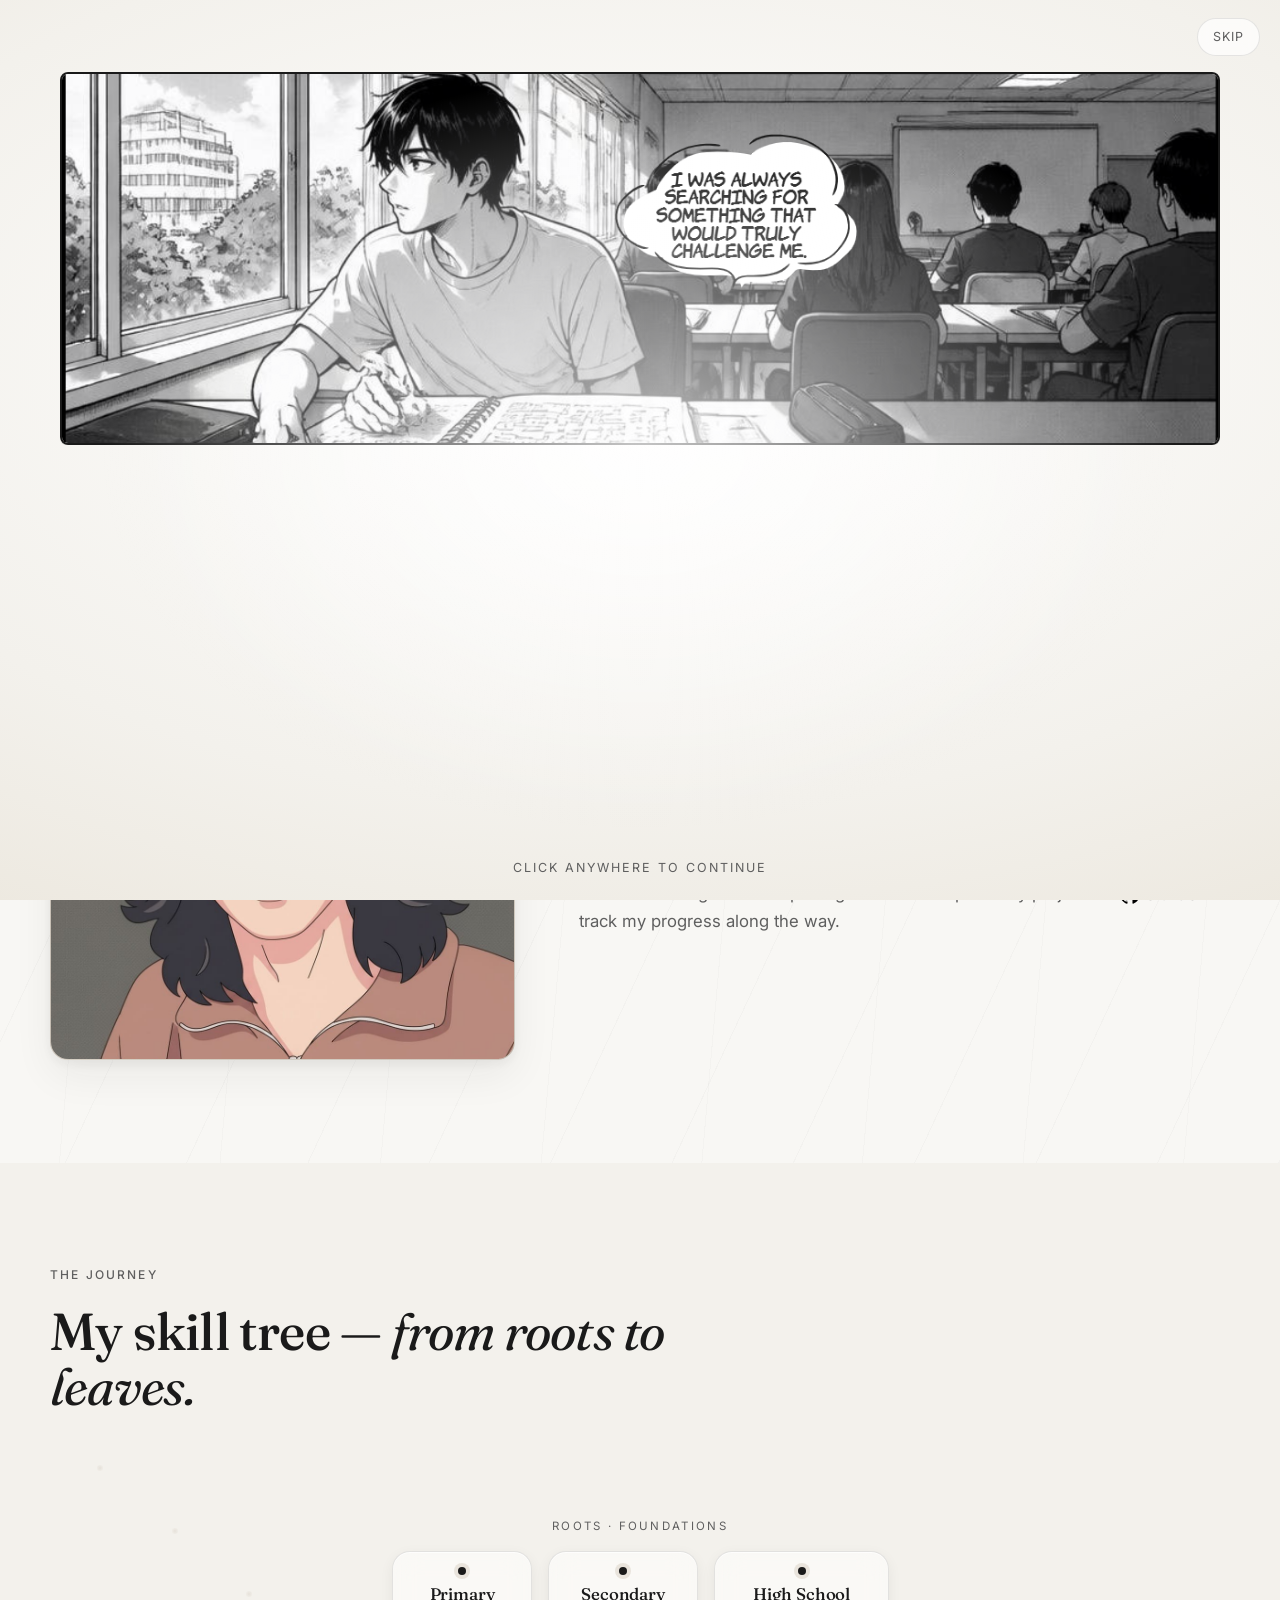
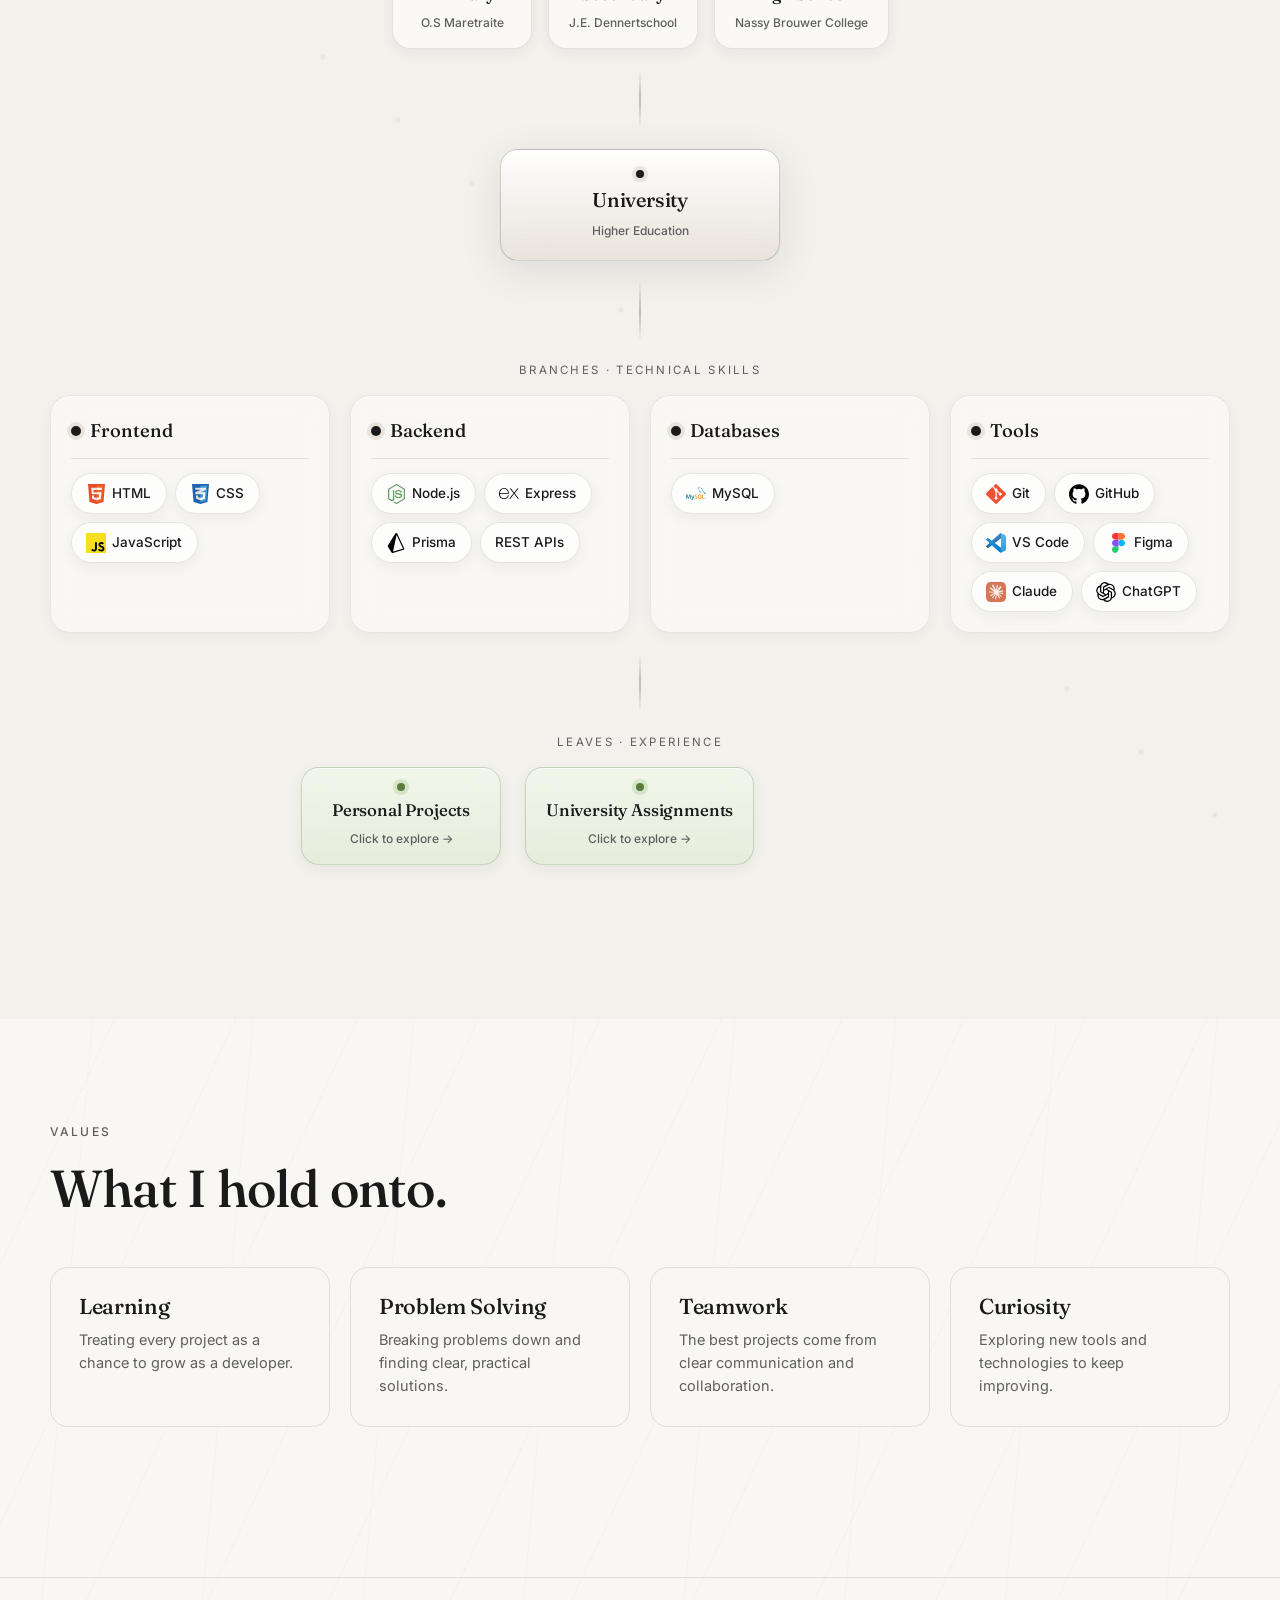
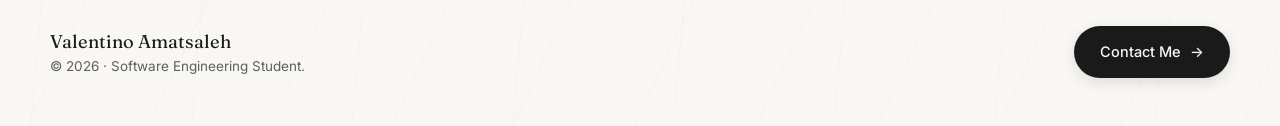
==== commit d266a4d0: "Added hidden hint in about page" ====
--- a/about.html
+++ b/about.html
@@ -216,6 +216,11 @@
               data-description="Full-stack and frontend projects built as part of my Software Engineering studies.">
               <span class="tree-node__dot"></span><span class="tree-node__label">University Assignments</span><span class="tree-node__sub">Click to explore →</span>
             </button>
+            <button class="tree-node tree-node--leaf tree-node--hidden" data-node
+              data-kind="???" data-title="Ṷ̶̦̼͐͐̈́̒̃͗͜ͅn̸͔͚͙̗̔͊̐̊̒͋̎͂ḳ̴̬̻́̾̂̎͗̇̓̕͜͝n̶̠̤̮͙̮̈̿̿̈́͂͗̈̿͠ͅo̴̙̤̠͂̃̈́̓́̕w̶̨͙͕̖̖̤͚͐͂̓n̴̢̛͍͕̆̈́̓̄́̋͠͝" data-meta="J̷̧̡̲͓̗̬̘͖̯̥͕̆̀͆̑ͅͅö̷̧̗̥̲͔͕͍̠̞́͛̇̎̅̓̀͋͂̾́͠ḵ̶̘͓͇̥̺̻̺̦̓̚ę̸̪̥̙͈̗̟̩͉̞͇̘̿̊̄͜ṟ̷͉̻̯͆͒́̅͛̋"
+              data-description="I mark the end of what was said, yet open doors to things unread. I am the smallest dot you see, but a hidden world awaits in me. Find where the sentence comes to rest, click my face, and start the quest.">
+              <span class="tree-node__dot"></span><span class="tree-node__label">Ṷ̶̦̼͐͐̈́̒̃͗͜ͅn̸͔͚͙̗̔͊̐̊̒͋̎͂ḳ̴̬̻́̾̂̎͗̇̓̕͜͝n̶̠̤̮͙̮̈̿̿̈́͂͗̈̿͠ͅo̴̙̤̠͂̃̈́̓́̕w̶̨͙͕̖̖̤͚͐͂̓n̴̢̛͍͕̆̈́̓̄́̋͠͝</span><span class="tree-node__sub">???</span>
+            </button>
           </div>
         </div>
       </div>
--- a/css/about.css
+++ b/css/about.css
@@ -277,6 +277,22 @@
   box-shadow: 0 30px 80px rgba(26,26,26,.25), inset 0 1px 0 rgba(255,255,255,.9);
   animation: stCardIn .4s cubic-bezier(.2,.7,.2,1) both;
 }
+
+/* Hidden leaf node — invisible by default, revealed only on hover/focus.
+   Skips the reveal-in animation entirely so it doesn't flash visible
+   when the skill tree scrolls into view; opacity is toggled purely by
+   :hover/:focus-visible instead. */
+.tree-node--hidden {
+  opacity: 0;
+  transform: none;
+  transition: opacity .3s var(--ease), transform .3s var(--ease), box-shadow .3s var(--ease), border-color .3s var(--ease), background .3s var(--ease);
+}
+.skill-tree.is-visible .tree-node--hidden { animation: none; }
+.tree-node--hidden:hover,
+.tree-node--hidden:focus-visible {
+  opacity: 1;
+}
+
 @keyframes stCardIn { 0% { opacity: 0; transform: translateY(14px) scale(.96); } 100% { opacity: 1; transform: translateY(0) scale(1); } }
 .tree-card__close { position: absolute; top: 12px; right: 14px; width: 32px; height: 32px; border-radius: 50%; font-size: 22px; line-height: 1; color: var(--muted); transition: color .2s var(--ease), background .2s var(--ease); }
 .tree-card__close:hover { color: var(--text); background: var(--bg-alt); }
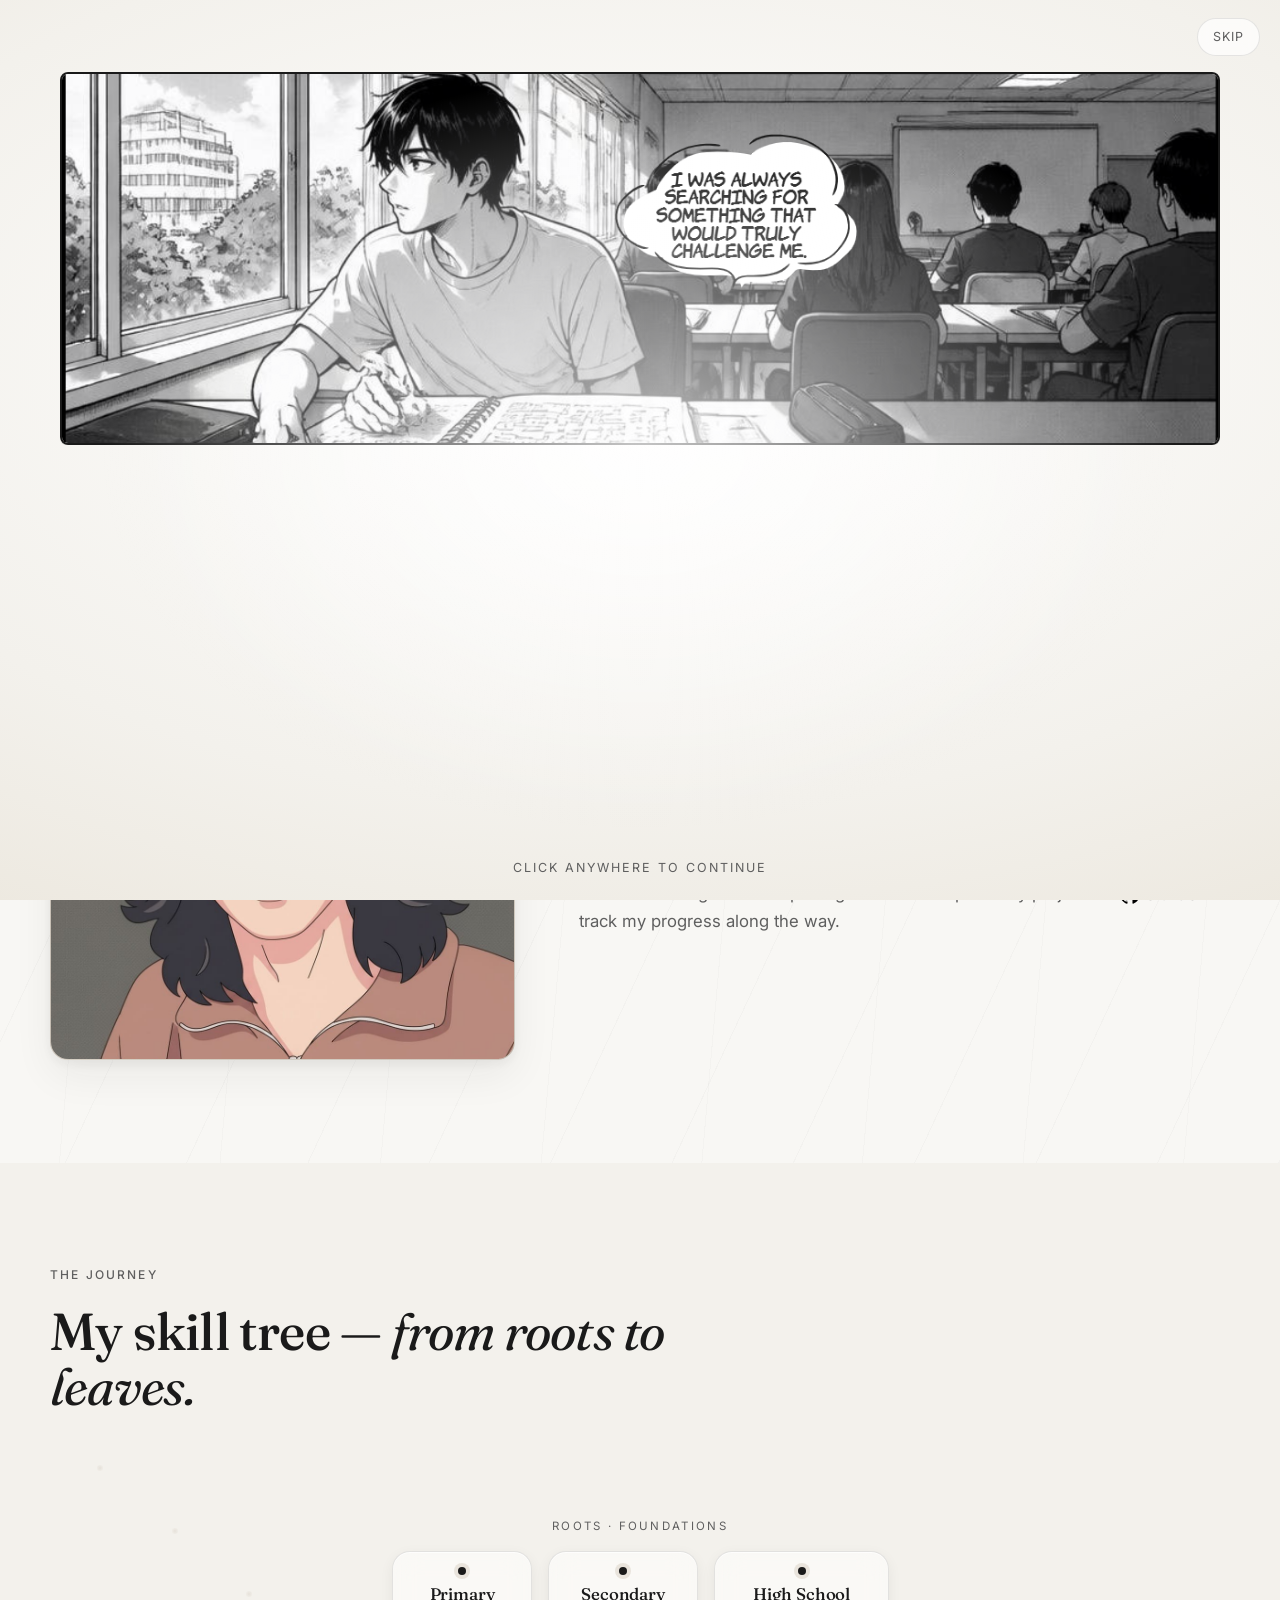
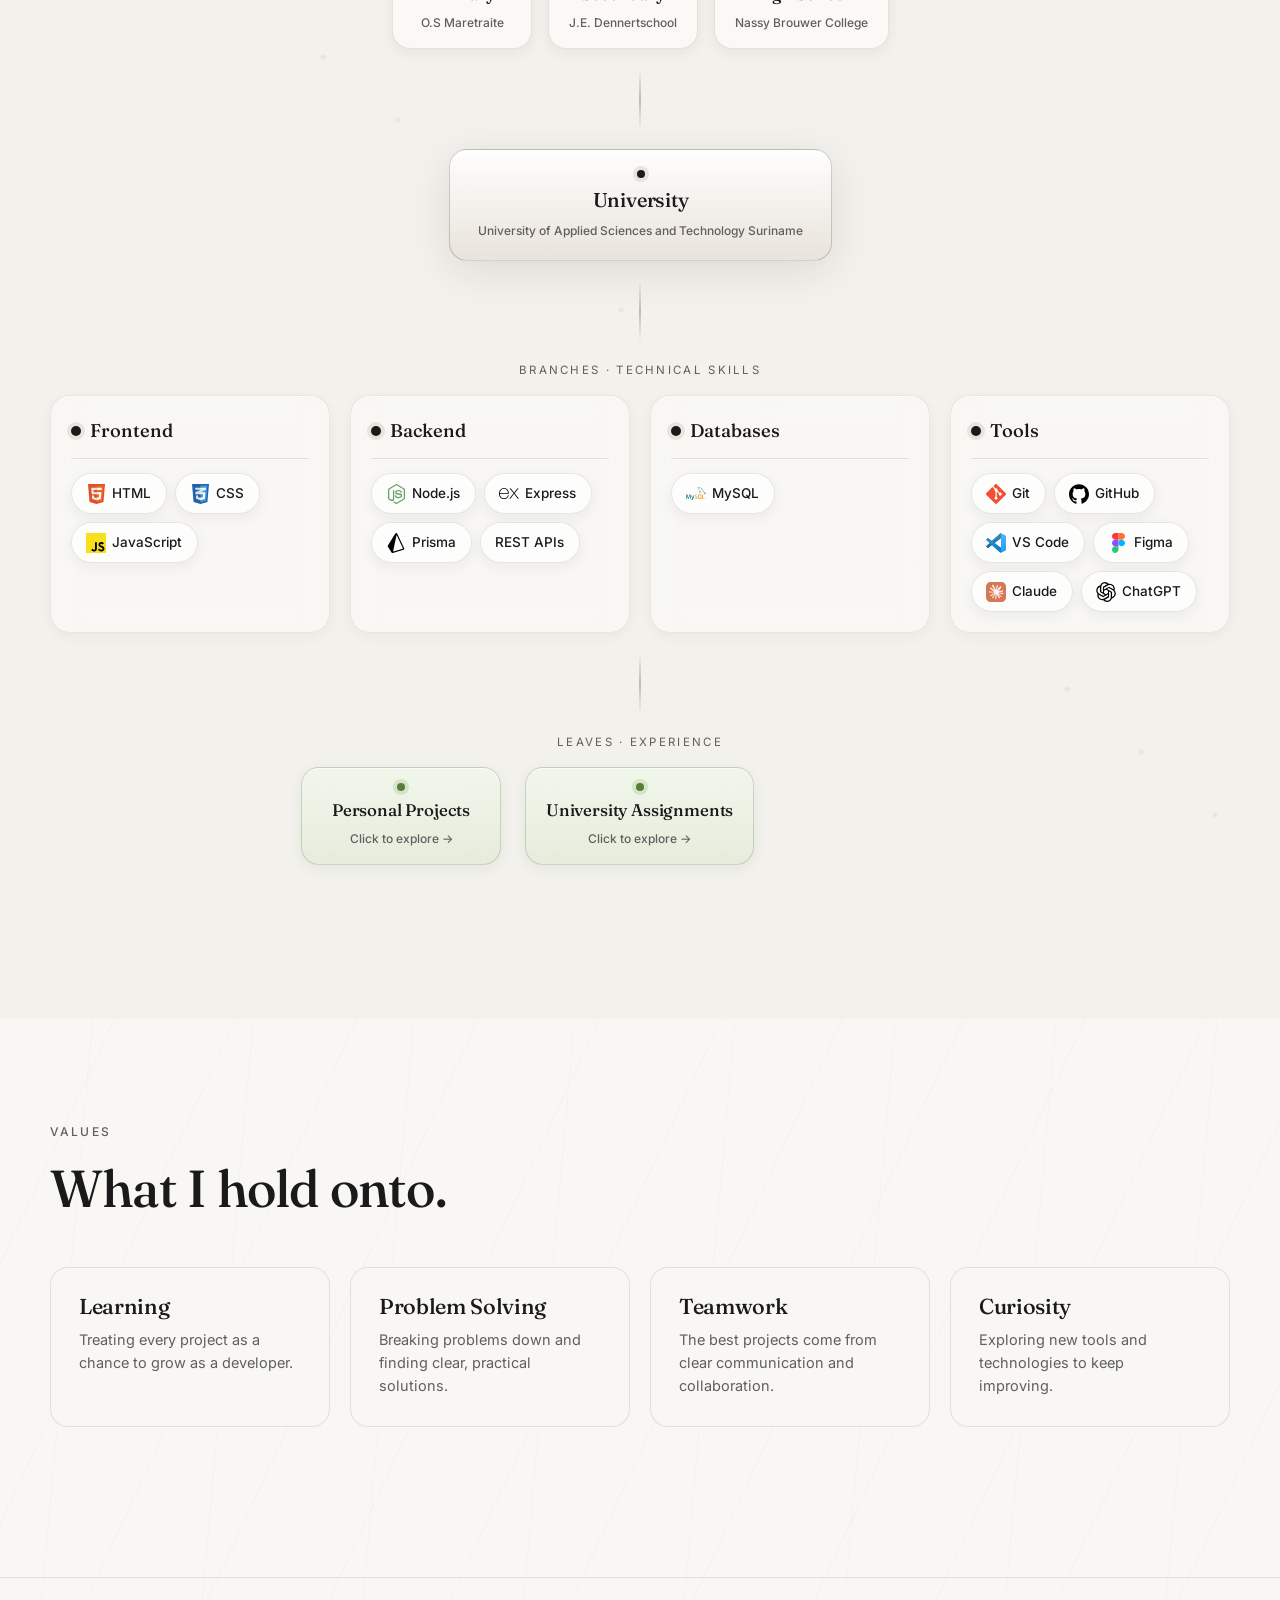
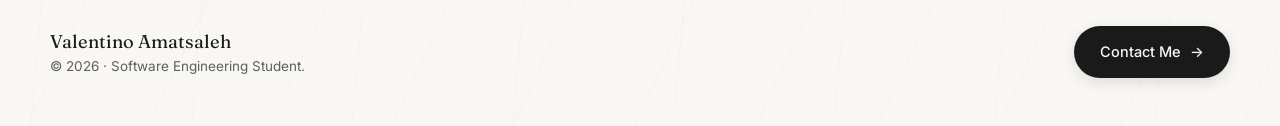
==== commit 93ac9ecf: "Updated University title in skill tree and improved contact profile picture" ====
--- a/about.html
+++ b/about.html
@@ -127,7 +127,7 @@
           <button class="tree-node tree-node--trunk" data-node
             data-kind="trunk" data-title="University of Applied Sciences and Technology Suriname" data-meta="ICT — Software Engineering · Nov 2024 – Present"
             data-description="Where I'm building the core of my craft — programming, databases, system design and modern development practices.">
-            <span class="tree-node__dot"></span><span class="tree-node__label">University</span><span class="tree-node__sub">Higher Education</span>
+            <span class="tree-node__dot"></span><span class="tree-node__label">University</span><span class="tree-node__sub">University of Applied Sciences and Technology Suriname</span>
           </button>
         </div>
 
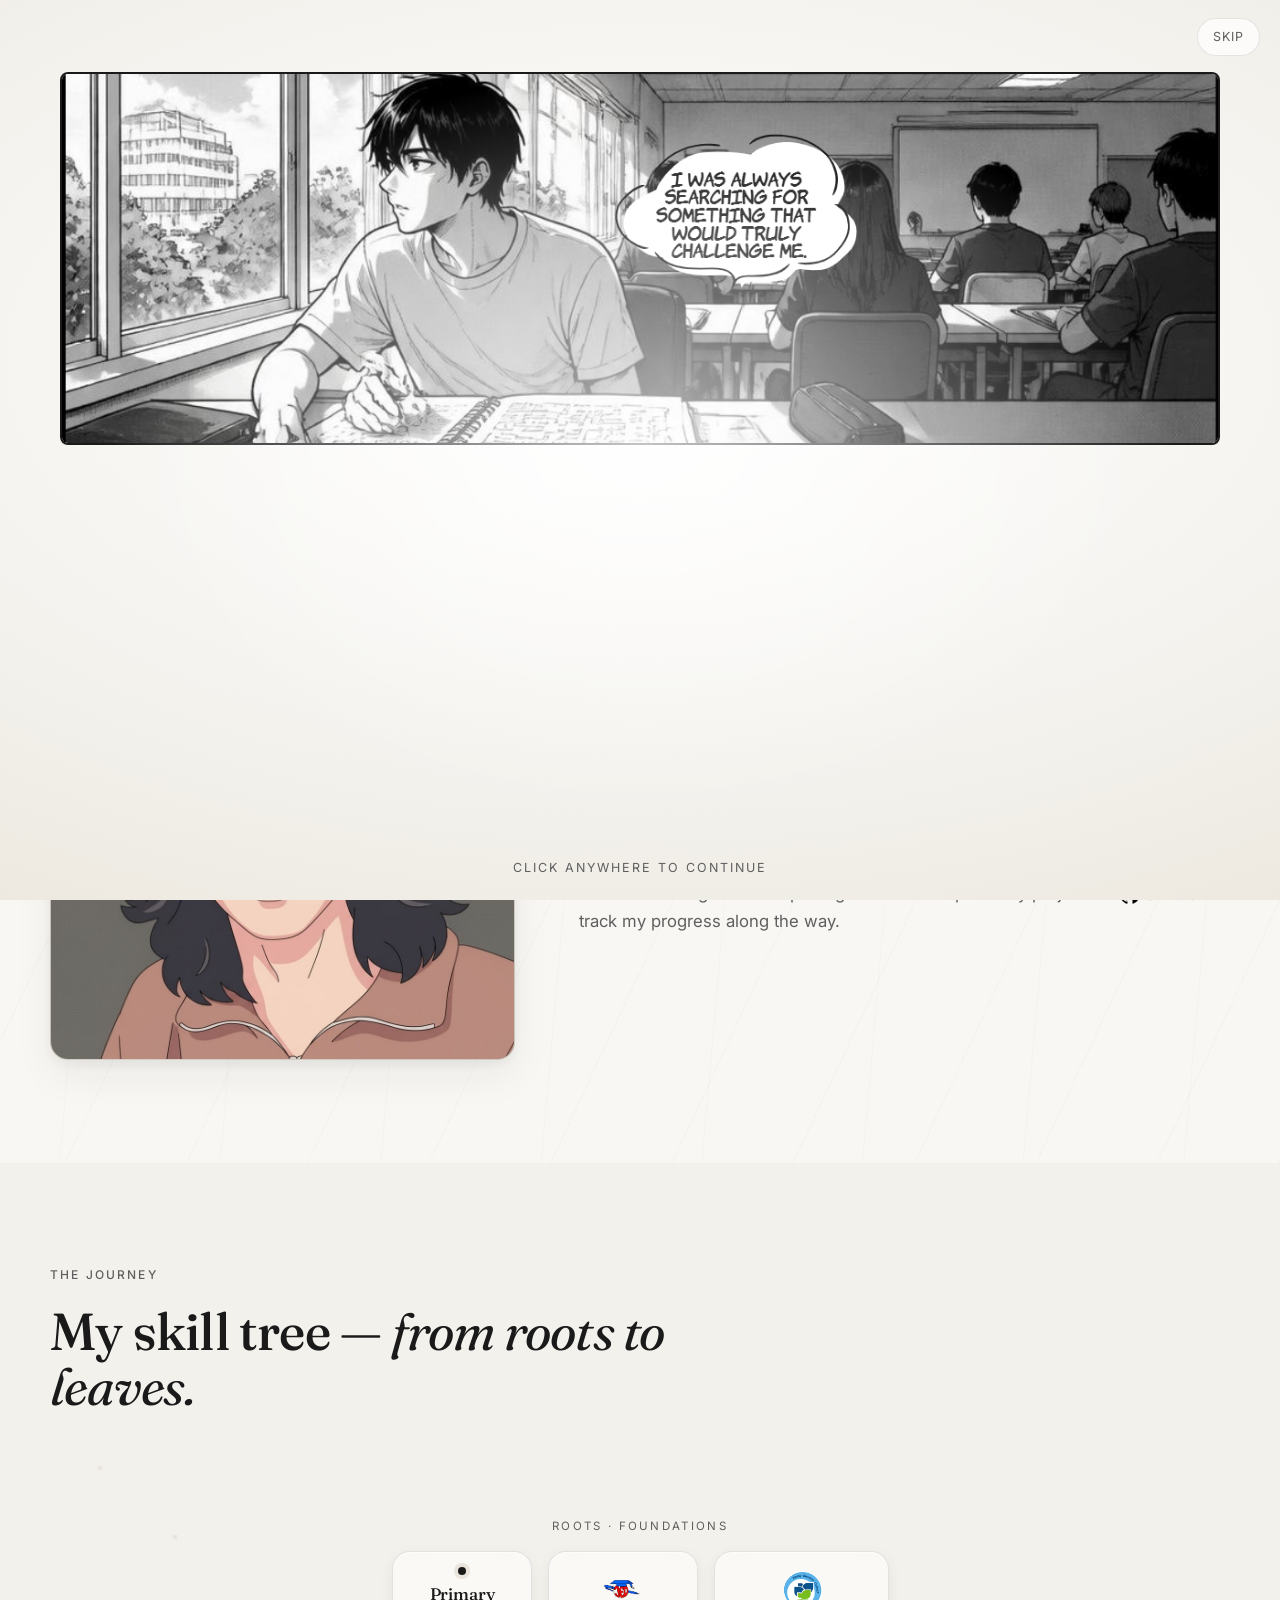
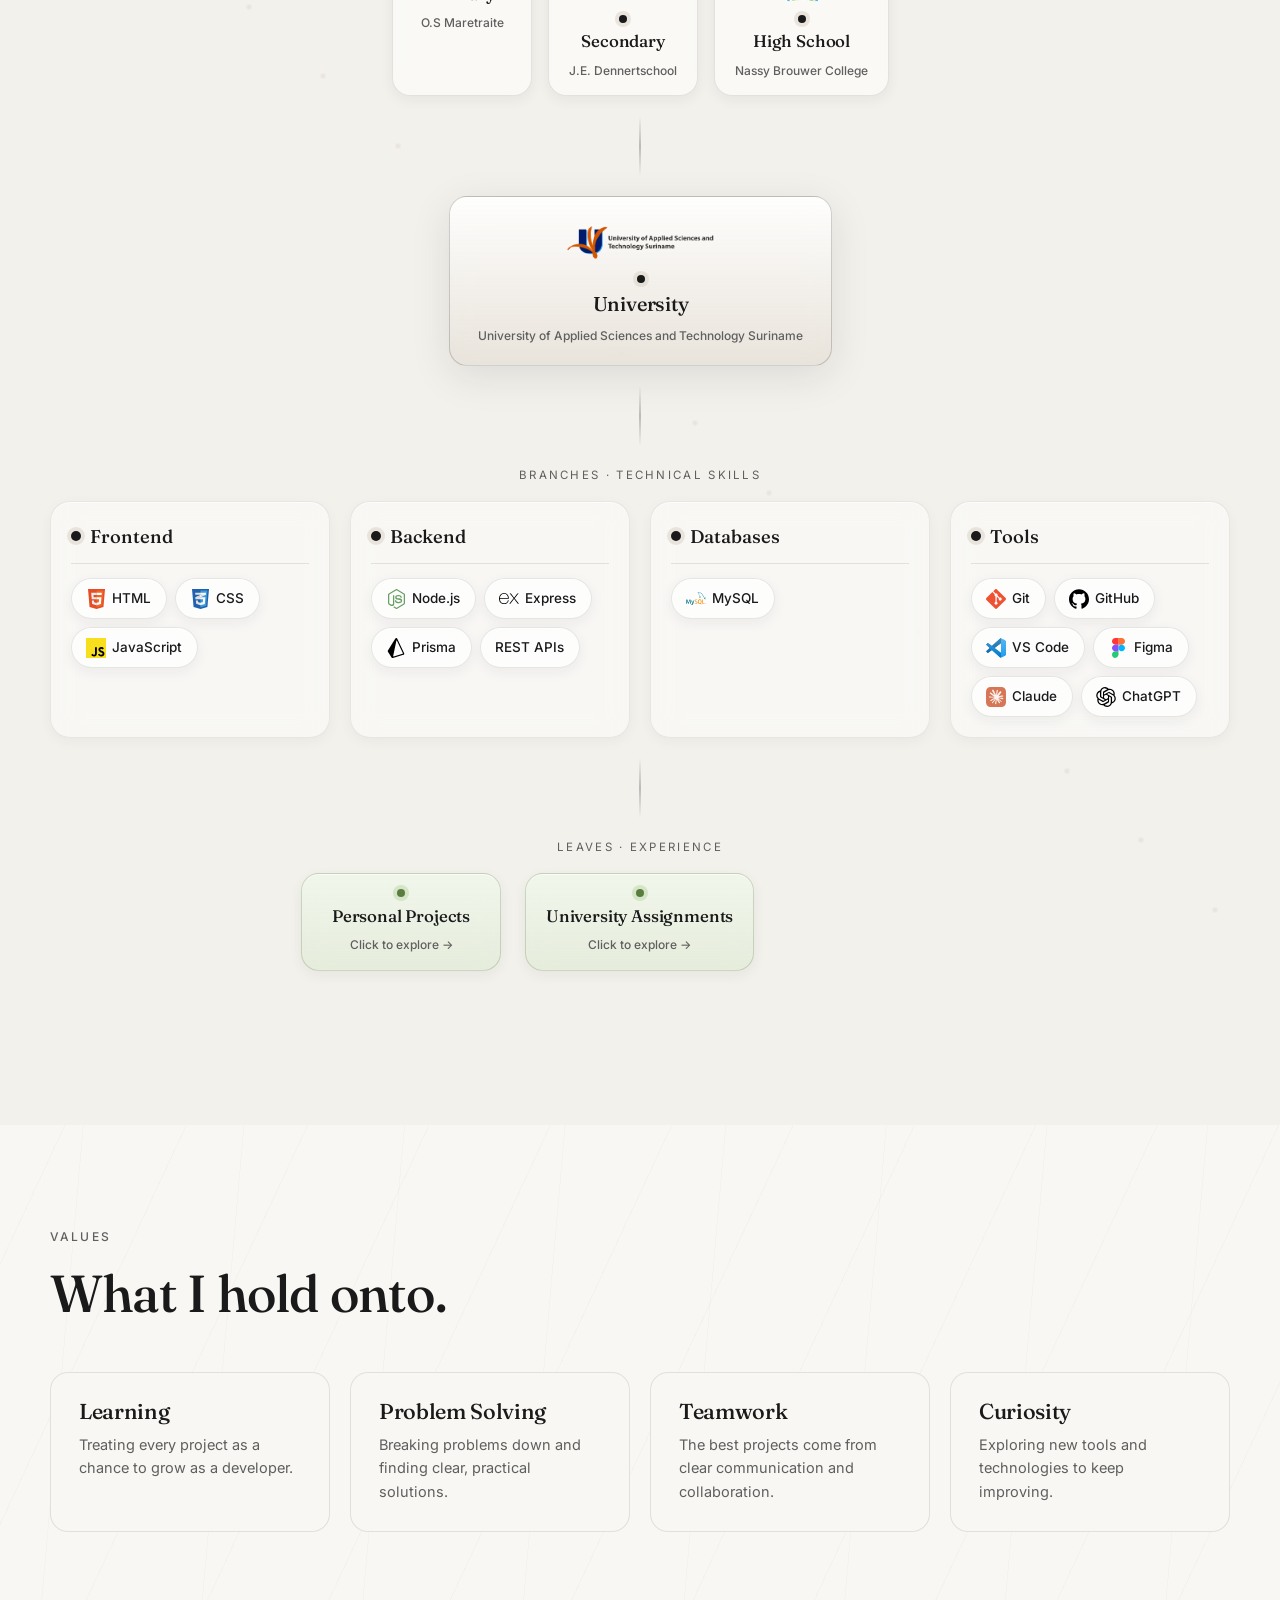
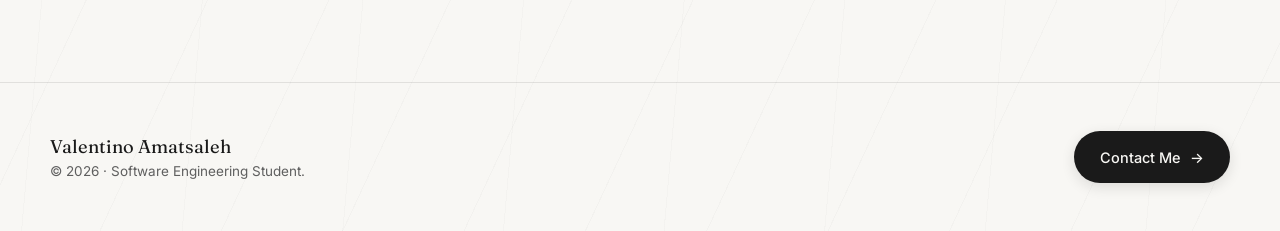
==== commit 62e0129a: "Finalizing website Part 3/? (Added logo to school/university tree node)" ====
--- a/about.html
+++ b/about.html
@@ -30,7 +30,6 @@
   </div>
 </header>
 
-<!-- Manga-panel intro. Replace img/manga-panel-1.png ... manga-panel-5.png with your real panel images. -->
 <div class="manga-hero"
      data-manga-hero
      role="button"
@@ -111,12 +110,15 @@
             <button class="tree-node tree-node--root" data-node
               data-kind="root" data-title="J.E. Dennertschool" data-meta="Secondary School · Oct 2018 – Aug 2021"
               data-description="Middle school years where curiosity started turning into direction.">
+              <img class="tree-node__logo" src="./img/JED-logo.png" alt="" width="40" height="40">
               <span class="tree-node__dot"></span><span class="tree-node__label">Secondary</span><span class="tree-node__sub">J.E. Dennertschool</span>
             </button>
             <button class="tree-node tree-node--root" data-node
               data-kind="root" data-title="Nassy Brouwer College" data-meta="High School · Oct 2021 – Jul 2024"
               data-description="Graduated with VWO S-pakket. The years that sharpened my discipline and prepared me for university.">
+              <img class="tree-node__logo" src="./img/NBC-logo.png" alt="" width="40" height="40">
               <span class="tree-node__dot"></span><span class="tree-node__label">High School</span><span class="tree-node__sub">Nassy Brouwer College</span>
+            </button>
             </button>
           </div>
         </div>
@@ -127,6 +129,7 @@
           <button class="tree-node tree-node--trunk" data-node
             data-kind="trunk" data-title="University of Applied Sciences and Technology Suriname" data-meta="ICT — Software Engineering · Nov 2024 – Present"
             data-description="Where I'm building the core of my craft — programming, databases, system design and modern development practices.">
+            <img class="tree-node__logo" src="./img/UNASAT-logo.png" alt="" width="100" height="100">
             <span class="tree-node__dot"></span><span class="tree-node__label">University</span><span class="tree-node__sub">University of Applied Sciences and Technology Suriname</span>
           </button>
         </div>
@@ -276,7 +279,7 @@
 
 </main>
 
-<!-- Skill-tree info card (populated by js/about.js) -->
+<!-- Skill-tree info card -->
 <div class="tree-card__backdrop is-hidden" data-tree-card-backdrop>
   <div class="tree-card" data-tree-card role="dialog" aria-modal="true">
     <button class="tree-card__close" data-tree-card-close aria-label="Close">&times;</button>
--- a/css/main.css
+++ b/css/main.css
@@ -1,7 +1,10 @@
 /* =========================================================
    main.css — shared tokens, reset, nav, footer, layout,
    buttons, sections, cards, and home-page-specific styles
-   ========================================================= */
+   ========================================================= 
+*/
+
+/* check work page (work.html, work.css and work.js) for hidden joker card easter egg */
 
 /* ---------- Tokens ---------- */
 :root {
@@ -119,9 +122,6 @@
    A tall pinned section that scrubs a video and types out headline
    copy in sync with scroll position. See js/main.js (initScrollHero)
    for the scroll -> video-frame / text-reveal mapping.
-   Swap the placeholder video by replacing
-   img/hero-scroll-video-placeholder.mp4 with the final export
-   (same filename), or update the `src` attribute in index.html.
 ------------------------------------------------------------------ */
 .scroll-hero {
   position: relative;
@@ -243,6 +243,34 @@
 .card__index { font-family: var(--serif); font-style: italic; color: var(--muted); font-size: 14px; }
 .card h3 { font-size: 1.5rem; margin: .75rem 0 .6rem; }
 .card p { color: var(--muted); font-size: 15px; }
+
+/* ---------- Certification card (hover reveal) ---------- */
+.cert-card {
+  position: relative;
+  display: block;
+  background: var(--bg);
+  border: 1px solid var(--line);
+  border-radius: var(--radius);
+  padding: 2rem 1.75rem;
+  overflow: hidden;
+  transition: transform .35s var(--ease), box-shadow .35s var(--ease), border-color .35s var(--ease);
+}
+.cert-card:hover { transform: translateY(-3px); box-shadow: var(--shadow-md); border-color: rgba(26,26,26,.18); }
+.cert-card__content { transition: opacity .35s var(--ease); }
+.cert-card__content h3 { font-size: 1.5rem; margin: 0 0 .6rem; }
+.cert-card__content p { color: var(--muted); font-size: 15px; }
+.cert-card__media {
+  position: absolute;
+  inset: 0;
+  opacity: 0;
+  border-radius: inherit;
+  overflow: hidden;
+  pointer-events: none;
+  transition: opacity .35s var(--ease);
+}
+.cert-card__media img { width: 100%; height: 100%; object-fit: cover; display: block; }
+.cert-card:hover .cert-card__content { opacity: 0; }
+.cert-card:hover .cert-card__media { opacity: 1; }
 
 /* ---------- Panel / skills ---------- */
 .panel {
@@ -322,6 +350,9 @@
 @media (prefers-reduced-motion: reduce) {
   .reveal { opacity: 1; transform: none; transition: none; }
   html { scroll-behavior: auto; }
+  .cert-card__content, .cert-card__media {
+    transition: none !important;
+  }
 }
 
 /* ---------- Responsive ---------- */
@@ -348,3 +379,7 @@
   .grid--4, .grid--3, .grid--2 { grid-template-columns: 1fr; }
   .footer__inner { flex-direction: column; align-items: flex-start; }
 }
+
+::-webkit-scrollbar {
+  display: none;
+}
--- a/css/about.css
+++ b/css/about.css
@@ -1,6 +1,9 @@
 /* =========================================================
    about.css — about grid, values, manga hero, skill tree
-   ========================================================= */
+   ========================================================= 
+*/
+
+/* check work page (work.html, work.css and work.js) for hidden joker card easter egg */
 
 .about-grid {
   display: grid;
@@ -206,6 +209,18 @@
 .tree-node__label { font-family: var(--serif); font-size: 1.05rem; letter-spacing: -.01em; }
 .tree-node__sub { font-size: 12px; color: var(--muted); text-align: center; }
 
+.tree-node__logo {
+  width: 40px;
+  height: 40px;
+  object-fit: contain;
+  border-radius: 6px;
+  margin-bottom: 2px;
+}
+.tree-node--trunk .tree-node__logo {
+  width: 150px;
+  height: 50px;
+}
+
 .tree-node--trunk {
   min-width: 280px; padding: 1.25rem 1.75rem;
   background: linear-gradient(180deg, rgba(255,255,255,.9), rgba(216,207,196,.4));
@@ -278,10 +293,7 @@
   animation: stCardIn .4s cubic-bezier(.2,.7,.2,1) both;
 }
 
-/* Hidden leaf node — invisible by default, revealed only on hover/focus.
-   Skips the reveal-in animation entirely so it doesn't flash visible
-   when the skill tree scrolls into view; opacity is toggled purely by
-   :hover/:focus-visible instead. */
+/* Hidden leaf node — invisible by default, revealed only on hover/focus. */
 .tree-node--hidden {
   opacity: 0;
   transform: none;
@@ -320,3 +332,7 @@
     transition: none !important;
   }
 }
+
+::-webkit-scrollbar {
+  display: none;
+}
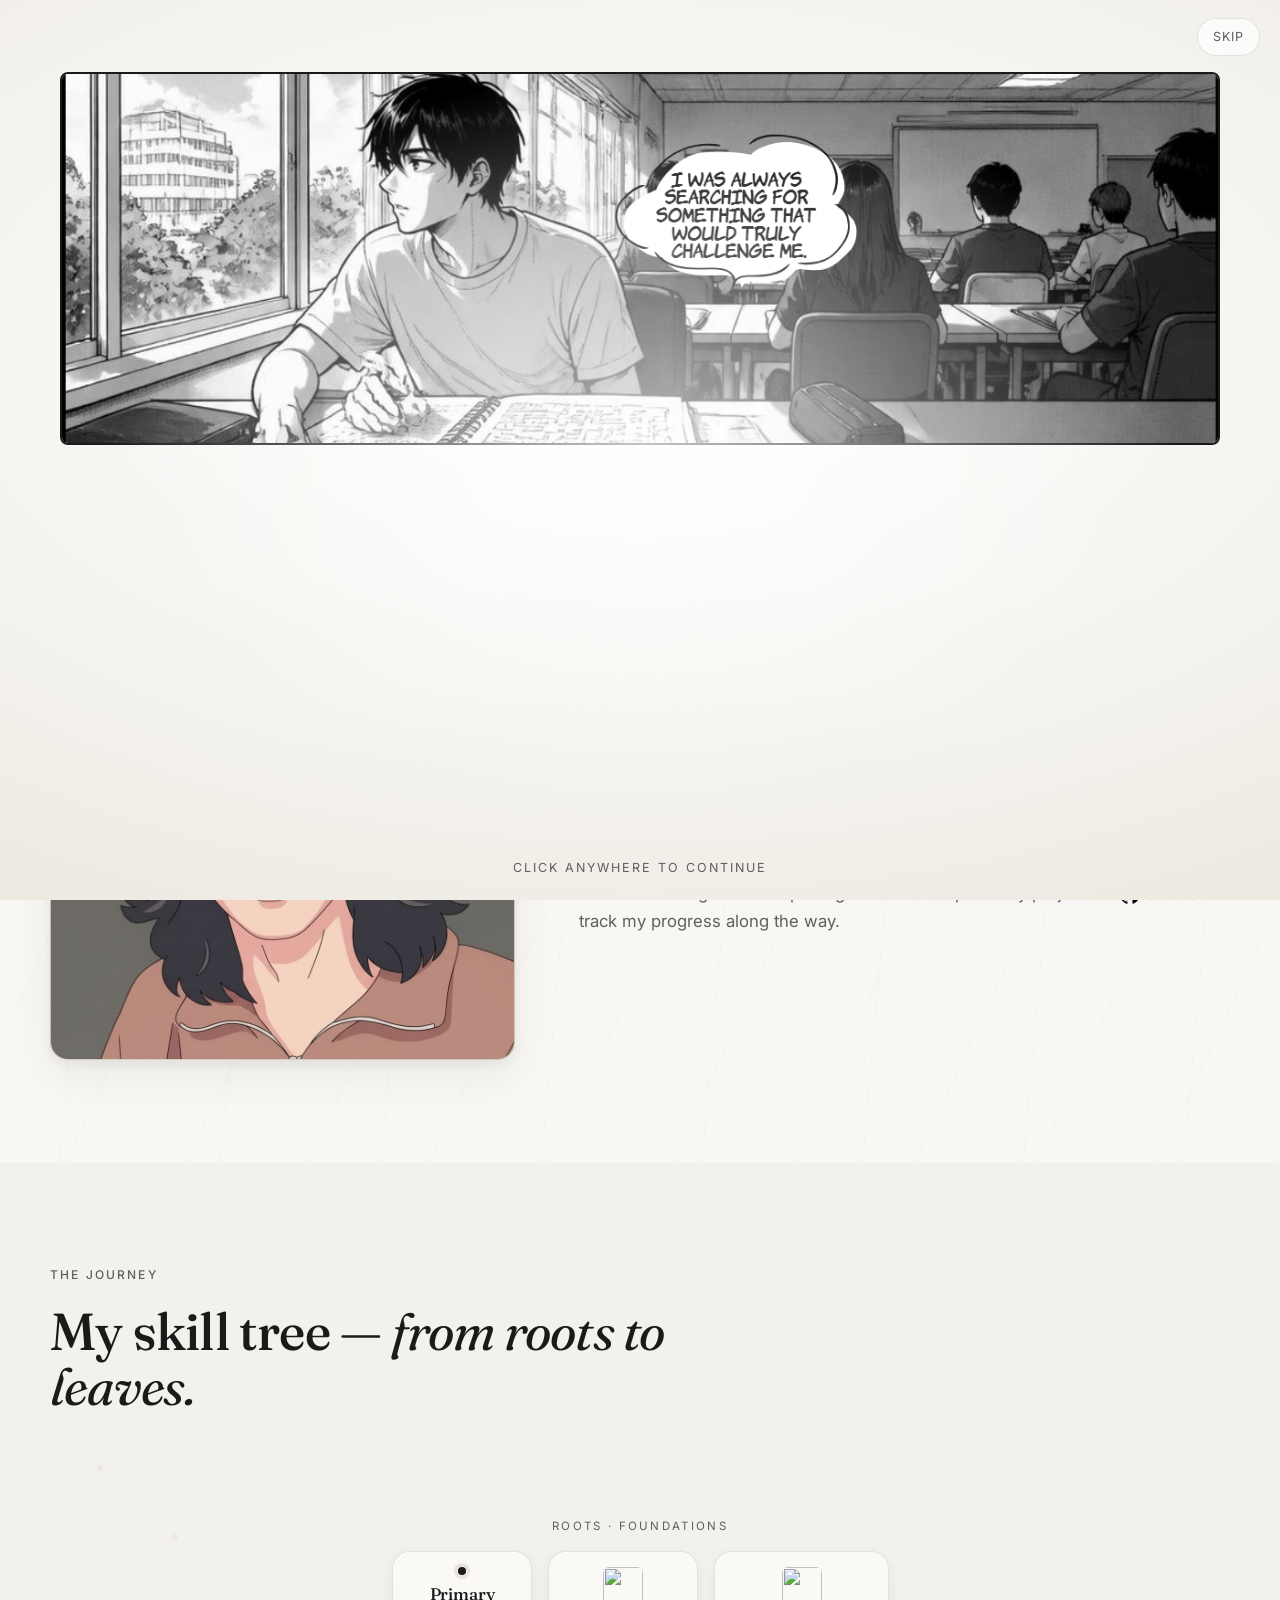
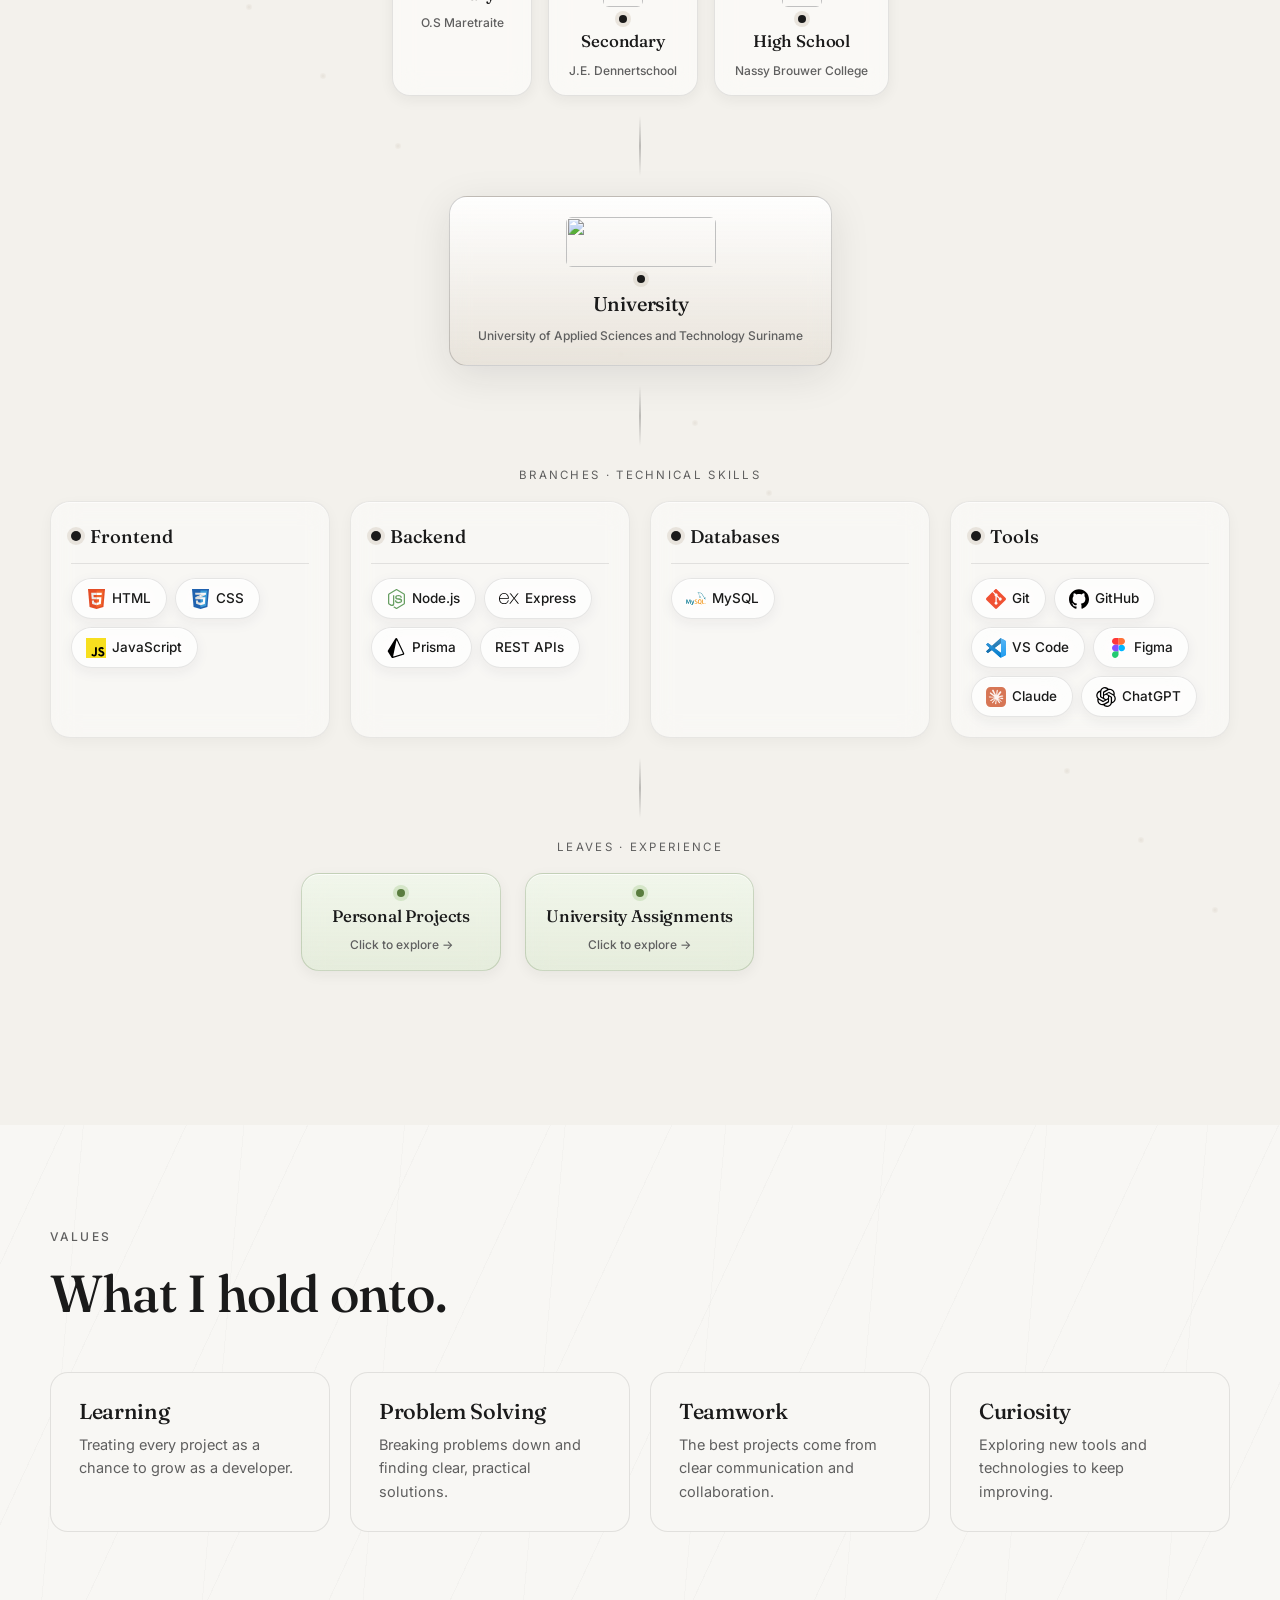
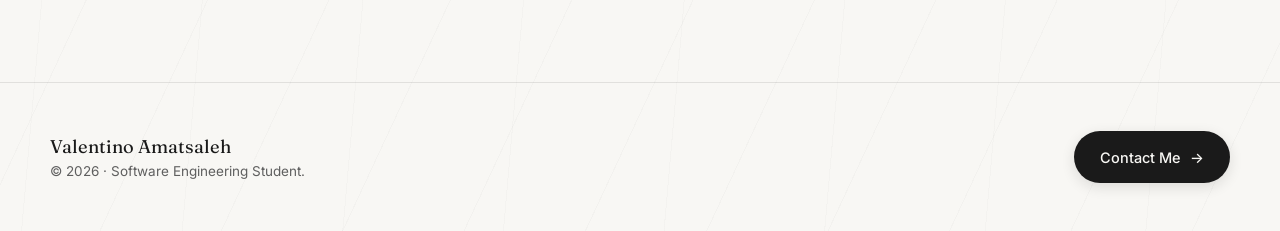
==== commit 4297d7a6: "Finalizing website Part 4/? (Renamed school/university logos)" ====
--- a/about.html
+++ b/about.html
@@ -110,13 +110,13 @@
             <button class="tree-node tree-node--root" data-node
               data-kind="root" data-title="J.E. Dennertschool" data-meta="Secondary School · Oct 2018 – Aug 2021"
               data-description="Middle school years where curiosity started turning into direction.">
-              <img class="tree-node__logo" src="./img/JED-logo.png" alt="" width="40" height="40">
+              <img class="tree-node__logo" src="./img/jed-logo.png" alt="" width="40" height="40">
               <span class="tree-node__dot"></span><span class="tree-node__label">Secondary</span><span class="tree-node__sub">J.E. Dennertschool</span>
             </button>
             <button class="tree-node tree-node--root" data-node
               data-kind="root" data-title="Nassy Brouwer College" data-meta="High School · Oct 2021 – Jul 2024"
               data-description="Graduated with VWO S-pakket. The years that sharpened my discipline and prepared me for university.">
-              <img class="tree-node__logo" src="./img/NBC-logo.png" alt="" width="40" height="40">
+              <img class="tree-node__logo" src="./img/nbc-logo.png" alt="" width="40" height="40">
               <span class="tree-node__dot"></span><span class="tree-node__label">High School</span><span class="tree-node__sub">Nassy Brouwer College</span>
             </button>
             </button>
@@ -129,7 +129,7 @@
           <button class="tree-node tree-node--trunk" data-node
             data-kind="trunk" data-title="University of Applied Sciences and Technology Suriname" data-meta="ICT — Software Engineering · Nov 2024 – Present"
             data-description="Where I'm building the core of my craft — programming, databases, system design and modern development practices.">
-            <img class="tree-node__logo" src="./img/UNASAT-logo.png" alt="" width="100" height="100">
+            <img class="tree-node__logo" src="./img/unasat-logo.png" alt="" width="100" height="100">
             <span class="tree-node__dot"></span><span class="tree-node__label">University</span><span class="tree-node__sub">University of Applied Sciences and Technology Suriname</span>
           </button>
         </div>
